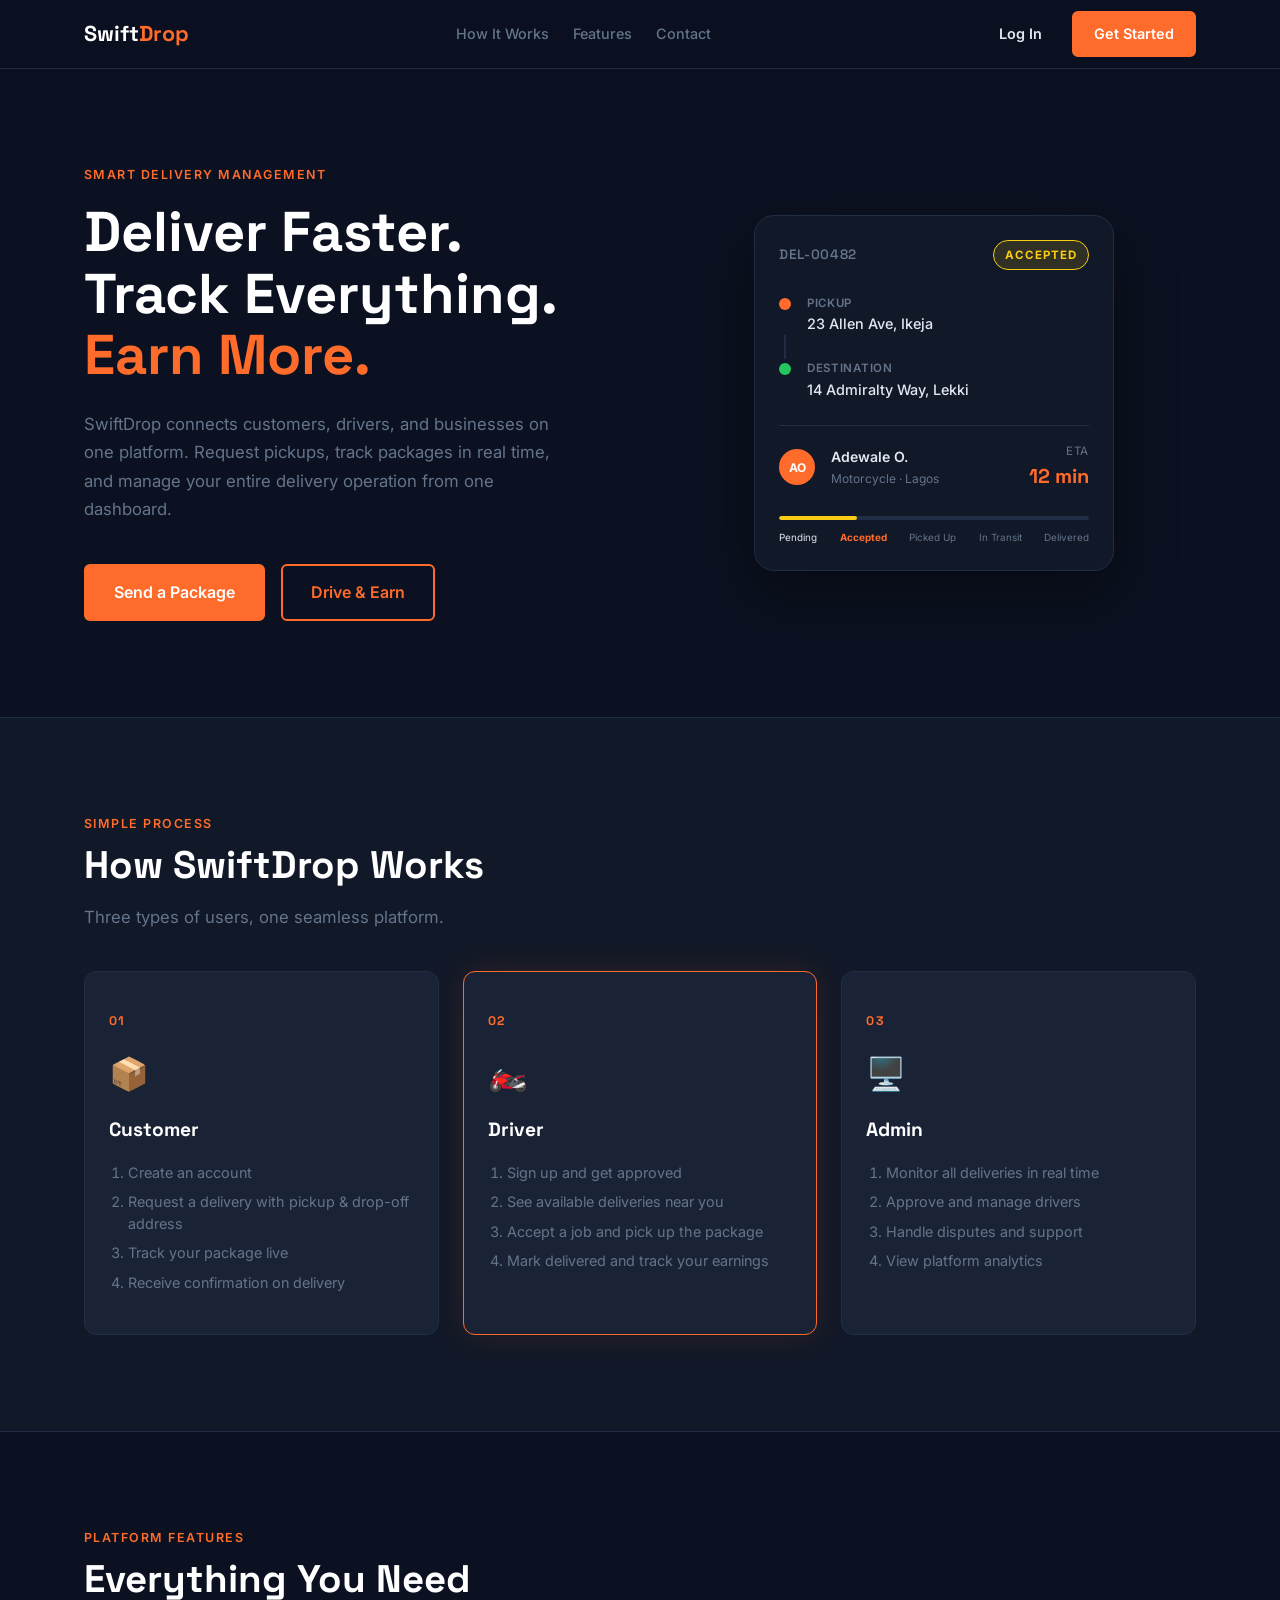
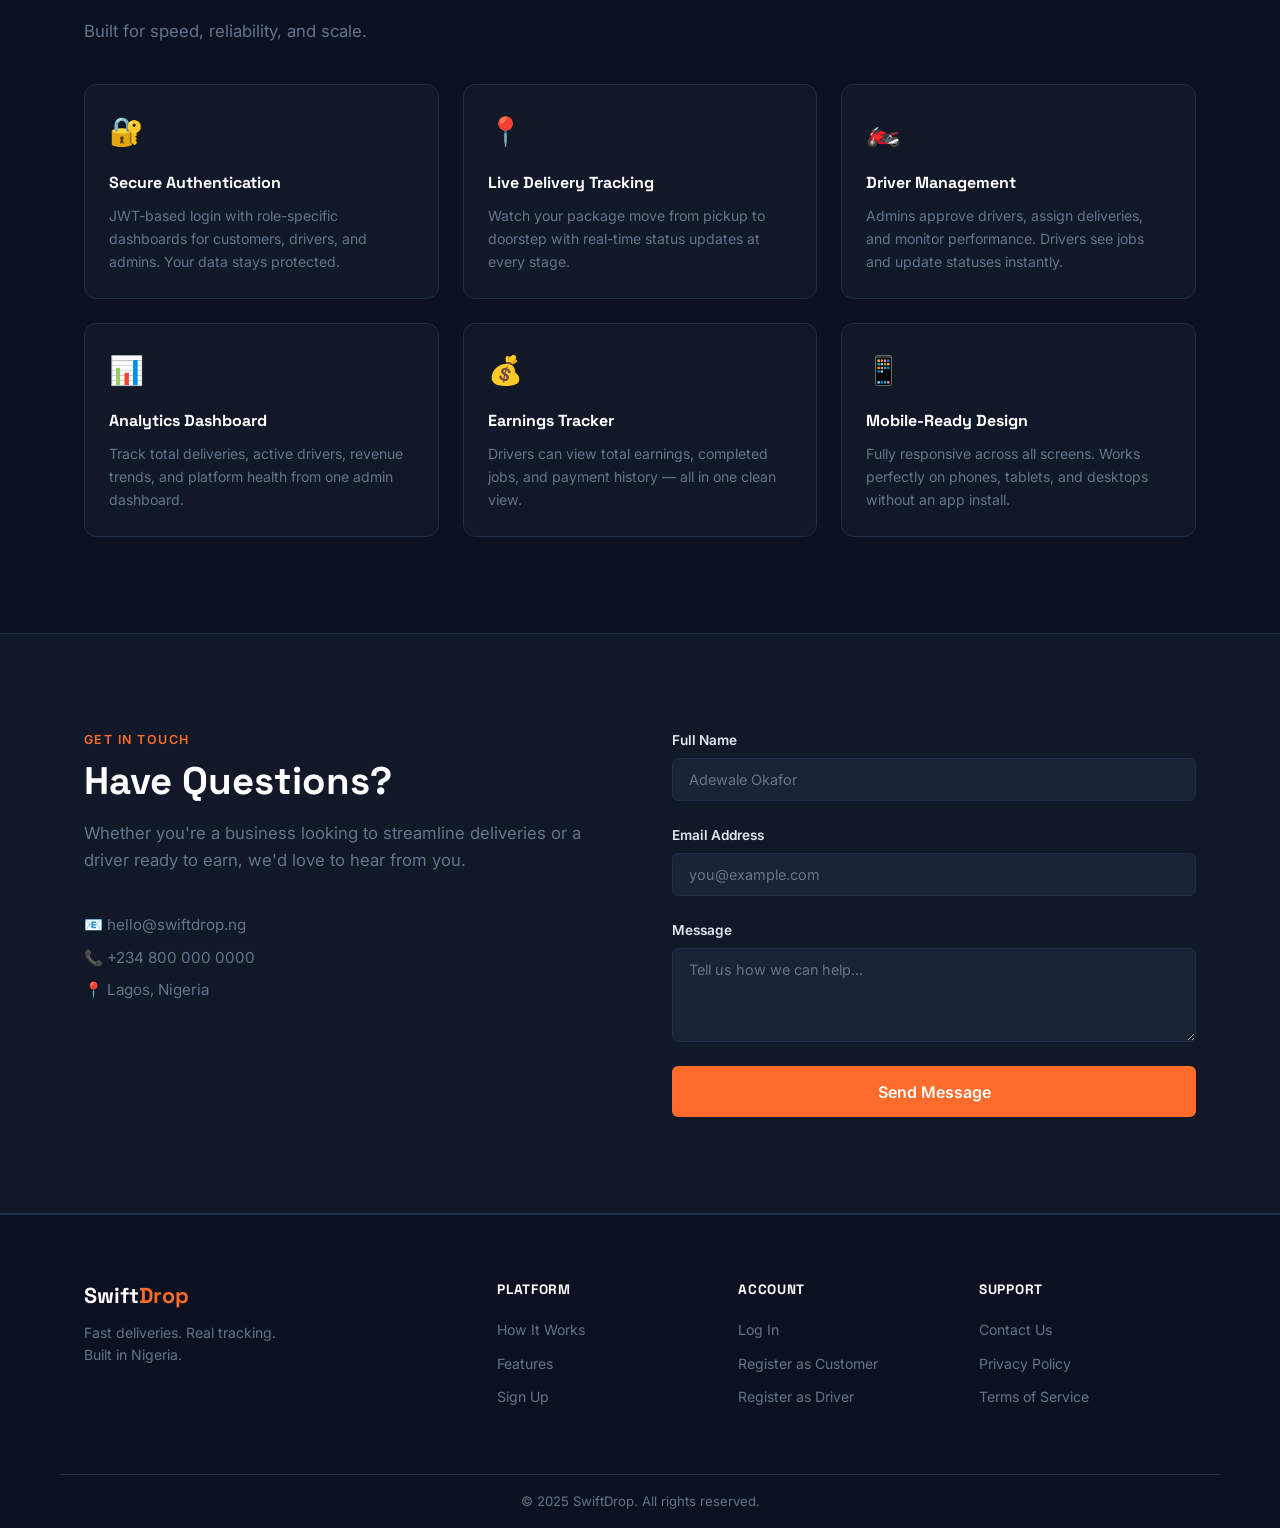
==== index.html @ 2c9c8c3a "Updated landing page" ====
<!DOCTYPE html>
<html lang="en">
  <head>
    <meta charset="UTF-8" />
    <meta name="viewport" content="width=device-width, initial-scale=1.0" />
    <title>SwiftDrop – Smart Delivery Platform</title>
    <link rel="preconnect" href="https://fonts.googleapis.com" />
    <link rel="preconnect" href="https://fonts.gstatic.com" crossorigin />
    <link
      href="https://fonts.googleapis.com/css2?family=Space+Grotesk:wght@400;600;700&family=Inter:wght@400;500;600&display=swap"
      rel="stylesheet"
    />
    <link rel="stylesheet" href="css/style.css" />
  </head>
  <body>

    <!-- ===================== HEADER / NAV ===================== -->
    <header class="site-header">
      <nav class="nav container">
        <a href="index.html" class="nav__logo">
          Swift<span class="accent">Drop</span>
        </a>
        <ul class="nav__links">
          <li><a href="#how-it-works">How It Works</a></li>
          <li><a href="#features">Features</a></li>
          <li><a href="#contact">Contact</a></li>
        </ul>
        <div class="nav__actions">
          <a href="login.html" class="btn btn--ghost">Log In</a>
          <a href="register.html" class="btn btn--primary">Get Started</a>
        </div>
      </nav>
    </header>

    <main>

      <!-- ===================== HERO ===================== -->
      <section id="hero" class="hero">
        <div class="container hero__inner">

          <div class="hero__text">
            <p class="hero__eyebrow">Smart Delivery Management</p>
            <h1 class="hero__headline">
              Deliver Faster.<br />
              Track Everything.<br />
              <span class="accent">Earn More.</span>
            </h1>
            <p class="hero__subtext">
              SwiftDrop connects customers, drivers, and businesses on one
              platform. Request pickups, track packages in real time, and
              manage your entire delivery operation from one dashboard.
            </p>
            <div class="hero__ctas">
              <a href="register.html" class="btn btn--primary btn--lg">
                Send a Package
              </a>
              <a href="register.html?role=driver" class="btn btn--outline btn--lg">
                Drive & Earn
              </a>
            </div>
          </div>

          <!-- Animated delivery status card — signature element -->
          <div class="hero__card" aria-hidden="true">
            <div class="delivery-card">
              <div class="delivery-card__header">
                <span class="delivery-card__id">DEL-00482</span>
                <span class="delivery-card__status" id="js-status">PENDING</span>
              </div>
              <div class="delivery-card__route">
                <div class="route__point">
                  <span class="route__dot route__dot--pickup"></span>
                  <div>
                    <p class="route__label">Pickup</p>
                    <p class="route__address">23 Allen Ave, Ikeja</p>
                  </div>
                </div>
                <div class="route__line"></div>
                <div class="route__point">
                  <span class="route__dot route__dot--drop"></span>
                  <div>
                    <p class="route__label">Destination</p>
                    <p class="route__address">14 Admiralty Way, Lekki</p>
                  </div>
                </div>
              </div>
              <div class="delivery-card__footer">
                <div class="delivery-card__driver">
                  <div class="driver-avatar">AO</div>
                  <div>
                    <p class="driver-name">Adewale O.</p>
                    <p class="driver-vehicle">Motorcycle · Lagos</p>
                  </div>
                </div>
                <div class="delivery-card__eta">
                  <p class="eta-label">ETA</p>
                  <p class="eta-time">12 min</p>
                </div>
              </div>
              <!-- Progress bar -->
              <div class="progress-track">
                <div class="progress-fill" id="js-progress"></div>
              </div>
              <div class="progress-steps">
                <span class="step" data-step="0">Pending</span>
                <span class="step" data-step="1">Accepted</span>
                <span class="step" data-step="2">Picked Up</span>
                <span class="step" data-step="3">In Transit</span>
                <span class="step" data-step="4">Delivered</span>
              </div>
            </div>
          </div>

        </div>
      </section>

      <!-- ===================== HOW IT WORKS ===================== -->
      <section id="how-it-works" class="how-it-works">
        <div class="container">
          <p class="section__eyebrow">Simple Process</p>
          <h2 class="section__title">How SwiftDrop Works</h2>
          <p class="section__subtitle">
            Three types of users, one seamless platform.
          </p>

          <div class="how-grid">

            <div class="how-card">
              <div class="how-card__number">01</div>
              <div class="how-card__icon">📦</div>
              <h3 class="how-card__title">Customer</h3>
              <ol class="how-card__steps">
                <li>Create an account</li>
                <li>Request a delivery with pickup &amp; drop-off address</li>
                <li>Track your package live</li>
                <li>Receive confirmation on delivery</li>
              </ol>
            </div>

            <div class="how-card how-card--featured">
              <div class="how-card__number">02</div>
              <div class="how-card__icon">🏍️</div>
              <h3 class="how-card__title">Driver</h3>
              <ol class="how-card__steps">
                <li>Sign up and get approved</li>
                <li>See available deliveries near you</li>
                <li>Accept a job and pick up the package</li>
                <li>Mark delivered and track your earnings</li>
              </ol>
            </div>

            <div class="how-card">
              <div class="how-card__number">03</div>
              <div class="how-card__icon">🖥️</div>
              <h3 class="how-card__title">Admin</h3>
              <ol class="how-card__steps">
                <li>Monitor all deliveries in real time</li>
                <li>Approve and manage drivers</li>
                <li>Handle disputes and support</li>
                <li>View platform analytics</li>
              </ol>
            </div>

          </div>
        </div>
      </section>

      <!-- ===================== FEATURES ===================== -->
      <section id="features" class="features">
        <div class="container">
          <p class="section__eyebrow">Platform Features</p>
          <h2 class="section__title">Everything You Need</h2>
          <p class="section__subtitle">
            Built for speed, reliability, and scale.
          </p>

          <div class="features-grid">

            <article class="feature-card">
              <div class="feature-card__icon">🔐</div>
              <h3 class="feature-card__title">Secure Authentication</h3>
              <p class="feature-card__desc">
                JWT-based login with role-specific dashboards for customers,
                drivers, and admins. Your data stays protected.
              </p>
            </article>

            <article class="feature-card">
              <div class="feature-card__icon">📍</div>
              <h3 class="feature-card__title">Live Delivery Tracking</h3>
              <p class="feature-card__desc">
                Watch your package move from pickup to doorstep with
                real-time status updates at every stage.
              </p>
            </article>

            <article class="feature-card">
              <div class="feature-card__icon">🏍️</div>
              <h3 class="feature-card__title">Driver Management</h3>
              <p class="feature-card__desc">
                Admins approve drivers, assign deliveries, and monitor
                performance. Drivers see jobs and update statuses instantly.
              </p>
            </article>

            <article class="feature-card">
              <div class="feature-card__icon">📊</div>
              <h3 class="feature-card__title">Analytics Dashboard</h3>
              <p class="feature-card__desc">
                Track total deliveries, active drivers, revenue trends, and
                platform health from one admin dashboard.
              </p>
            </article>

            <article class="feature-card">
              <div class="feature-card__icon">💰</div>
              <h3 class="feature-card__title">Earnings Tracker</h3>
              <p class="feature-card__desc">
                Drivers can view total earnings, completed jobs, and payment
                history — all in one clean view.
              </p>
            </article>

            <article class="feature-card">
              <div class="feature-card__icon">📱</div>
              <h3 class="feature-card__title">Mobile-Ready Design</h3>
              <p class="feature-card__desc">
                Fully responsive across all screens. Works perfectly on
                phones, tablets, and desktops without an app install.
              </p>
            </article>

          </div>
        </div>
      </section>

      <!-- ===================== CONTACT ===================== -->
      <section id="contact" class="contact">
        <div class="container contact__inner">
          <div class="contact__text">
            <p class="section__eyebrow">Get In Touch</p>
            <h2 class="section__title">Have Questions?</h2>
            <p class="section__subtitle">
              Whether you're a business looking to streamline deliveries or a
              driver ready to earn, we'd love to hear from you.
            </p>
            <ul class="contact__details">
              <li>📧 hello@swiftdrop.ng</li>
              <li>📞 +234 800 000 0000</li>
              <li>📍 Lagos, Nigeria</li>
            </ul>
          </div>
          <form class="contact__form" novalidate>
            <div class="form-group">
              <label for="contact-name">Full Name</label>
              <input
                type="text"
                id="contact-name"
                name="name"
                placeholder="Adewale Okafor"
                required
              />
            </div>
            <div class="form-group">
              <label for="contact-email">Email Address</label>
              <input
                type="email"
                id="contact-email"
                name="email"
                placeholder="you@example.com"
                required
              />
            </div>
            <div class="form-group">
              <label for="contact-message">Message</label>
              <textarea
                id="contact-message"
                name="message"
                rows="4"
                placeholder="Tell us how we can help..."
                required
              ></textarea>
            </div>
            <button type="submit" class="btn btn--primary btn--lg btn--full">
              Send Message
            </button>
          </form>
        </div>
      </section>

    </main>

    <!-- ===================== FOOTER ===================== -->
    <footer class="site-footer">
      <div class="container footer__inner">
        <div class="footer__brand">
          <a href="index.html" class="nav__logo">
            Swift<span class="accent">Drop</span>
          </a>
          <p class="footer__tagline">
            Fast deliveries. Real tracking. Built in Nigeria.
          </p>
        </div>
        <nav class="footer__nav" aria-label="Footer navigation">
          <div class="footer__col">
            <h4>Platform</h4>
            <ul>
              <li><a href="#how-it-works">How It Works</a></li>
              <li><a href="#features">Features</a></li>
              <li><a href="register.html">Sign Up</a></li>
            </ul>
          </div>
          <div class="footer__col">
            <h4>Account</h4>
            <ul>
              <li><a href="login.html">Log In</a></li>
              <li><a href="register.html">Register as Customer</a></li>
              <li><a href="register.html?role=driver">Register as Driver</a></li>
            </ul>
          </div>
          <div class="footer__col">
            <h4>Support</h4>
            <ul>
              <li><a href="#contact">Contact Us</a></li>
              <li><a href="#">Privacy Policy</a></li>
              <li><a href="#">Terms of Service</a></li>
            </ul>
          </div>
        </nav>
      </div>
      <div class="footer__bottom container">
        <p>&copy; 2025 SwiftDrop. All rights reserved.</p>
      </div>
    </footer>

    <script src="js/app.js"></script>
  </body>
</html>
---- css/style.css ----
/* ============================================================
   SWIFTDROP — style.css
   Design tokens: dark navy base, electric orange accent
   Fonts: Space Grotesk (display) + Inter (body)
   ============================================================ */

/* ---------- RESET & BASE ---------- */
*, *::before, *::after {
  box-sizing: border-box;
  margin: 0;
  padding: 0;
}

:root {
  /* Colors */
  --color-bg:        #0B1120;
  --color-surface:   #111827;
  --color-surface-2: #1a2336;
  --color-border:    #1f2d45;
  --color-accent:    #FF6B2B;
  --color-accent-dim:#FF6B2B22;
  --color-text:      #e2e8f0;
  --color-muted:     #64748b;
  --color-white:     #ffffff;

  /* Typography */
  --font-display: 'Space Grotesk', sans-serif;
  --font-body:    'Inter', sans-serif;

  /* Spacing scale */
  --space-xs:  0.5rem;
  --space-sm:  1rem;
  --space-md:  1.5rem;
  --space-lg:  2.5rem;
  --space-xl:  4rem;
  --space-2xl: 6rem;

  /* Radii */
  --radius-sm: 6px;
  --radius-md: 12px;
  --radius-lg: 20px;

  /* Transitions */
  --transition: 0.2s ease;
}

html {
  scroll-behavior: smooth;
}

body {
  background-color: var(--color-bg);
  color: var(--color-text);
  font-family: var(--font-body);
  font-size: 1rem;
  line-height: 1.6;
  -webkit-font-smoothing: antialiased;
}

img { display: block; max-width: 100%; }
a { text-decoration: none; color: inherit; }
ul, ol { list-style: none; }

/* ---------- UTILITIES ---------- */
.container {
  max-width: 1160px;
  margin: 0 auto;
  padding: 0 var(--space-md);
}

.accent {
  color: var(--color-accent);
}

/* ---------- BUTTONS ---------- */
.btn {
  display: inline-flex;
  align-items: center;
  justify-content: center;
  gap: 0.5rem;
  font-family: var(--font-body);
  font-size: 0.9rem;
  font-weight: 600;
  padding: 0.6rem 1.25rem;
  border-radius: var(--radius-sm);
  border: 2px solid transparent;
  cursor: pointer;
  transition: background var(--transition), color var(--transition), border-color var(--transition), transform var(--transition);
}

.btn--primary {
  background: var(--color-accent);
  color: var(--color-white);
  border-color: var(--color-accent);
}
.btn--primary:hover {
  background: #e85b1f;
  border-color: #e85b1f;
  transform: translateY(-1px);
}

.btn--ghost {
  background: transparent;
  color: var(--color-text);
  border-color: transparent;
}
.btn--ghost:hover {
  color: var(--color-accent);
}

.btn--outline {
  background: transparent;
  color: var(--color-accent);
  border-color: var(--color-accent);
}
.btn--outline:hover {
  background: var(--color-accent-dim);
  transform: translateY(-1px);
}

.btn--lg {
  font-size: 1rem;
  padding: 0.85rem 1.75rem;
}

.btn--full {
  width: 100%;
}

/* ---------- SECTION SHARED ---------- */
.section__eyebrow {
  font-size: 0.78rem;
  font-weight: 600;
  letter-spacing: 0.12em;
  text-transform: uppercase;
  color: var(--color-accent);
  margin-bottom: var(--space-xs);
}

.section__title {
  font-family: var(--font-display);
  font-size: clamp(1.75rem, 3vw, 2.5rem);
  font-weight: 700;
  color: var(--color-white);
  line-height: 1.2;
  margin-bottom: var(--space-sm);
}

.section__subtitle {
  color: var(--color-muted);
  font-size: 1.05rem;
  max-width: 560px;
  margin-bottom: var(--space-lg);
}

/* ============================================================
   HEADER
   ============================================================ */
.site-header {
  position: sticky;
  top: 0;
  z-index: 100;
  background: rgba(11, 17, 32, 0.9);
  backdrop-filter: blur(12px);
  border-bottom: 1px solid var(--color-border);
}

.nav {
  display: flex;
  align-items: center;
  justify-content: space-between;
  height: 68px;
  gap: var(--space-md);
}

.nav__logo {
  font-family: var(--font-display);
  font-size: 1.35rem;
  font-weight: 700;
  color: var(--color-white);
  flex-shrink: 0;
}

.nav__links {
  display: flex;
  gap: var(--space-md);
}

.nav__links a {
  font-size: 0.9rem;
  font-weight: 500;
  color: var(--color-muted);
  transition: color var(--transition);
}
.nav__links a:hover {
  color: var(--color-text);
}

.nav__actions {
  display: flex;
  align-items: center;
  gap: var(--space-xs);
  flex-shrink: 0;
}

/* ============================================================
   HERO
   ============================================================ */
.hero {
  padding: var(--space-2xl) 0;
  overflow: hidden;
}

.hero__inner {
  display: grid;
  grid-template-columns: 1fr 1fr;
  gap: var(--space-xl);
  align-items: center;
}

.hero__eyebrow {
  font-size: 0.78rem;
  font-weight: 600;
  letter-spacing: 0.12em;
  text-transform: uppercase;
  color: var(--color-accent);
  margin-bottom: var(--space-sm);
}

.hero__headline {
  font-family: var(--font-display);
  font-size: clamp(2.25rem, 4.5vw, 3.5rem);
  font-weight: 700;
  line-height: 1.1;
  color: var(--color-white);
  margin-bottom: var(--space-md);
}

.hero__subtext {
  font-size: 1.05rem;
  color: var(--color-muted);
  max-width: 480px;
  margin-bottom: var(--space-lg);
  line-height: 1.7;
}

.hero__ctas {
  display: flex;
  gap: var(--space-sm);
  flex-wrap: wrap;
}

/* ---------- Delivery Card ---------- */
.hero__card {
  display: flex;
  justify-content: center;
}

.delivery-card {
  background: var(--color-surface);
  border: 1px solid var(--color-border);
  border-radius: var(--radius-lg);
  padding: var(--space-md);
  width: 100%;
  max-width: 360px;
  box-shadow: 0 24px 60px rgba(0,0,0,0.4);
}

.delivery-card__header {
  display: flex;
  align-items: center;
  justify-content: space-between;
  margin-bottom: var(--space-md);
}

.delivery-card__id {
  font-family: var(--font-display);
  font-size: 0.85rem;
  font-weight: 600;
  color: var(--color-muted);
  letter-spacing: 0.05em;
}

.delivery-card__status {
  font-size: 0.72rem;
  font-weight: 700;
  letter-spacing: 0.08em;
  padding: 0.3rem 0.7rem;
  border-radius: 999px;
  border: 1px solid;
  transition: color 0.4s, background 0.4s, border-color 0.4s;
}

.delivery-card__route {
  display: flex;
  flex-direction: column;
  gap: 0;
  margin-bottom: var(--space-md);
}

.route__point {
  display: flex;
  align-items: flex-start;
  gap: var(--space-sm);
}

.route__dot {
  width: 12px;
  height: 12px;
  border-radius: 50%;
  flex-shrink: 0;
  margin-top: 4px;
}
.route__dot--pickup { background: var(--color-accent); }
.route__dot--drop   { background: #22c55e; }

.route__line {
  width: 2px;
  height: 24px;
  background: var(--color-border);
  margin-left: 5px;
}

.route__label {
  font-size: 0.72rem;
  color: var(--color-muted);
  text-transform: uppercase;
  letter-spacing: 0.06em;
  font-weight: 600;
}

.route__address {
  font-size: 0.9rem;
  color: var(--color-text);
  font-weight: 500;
}

.delivery-card__footer {
  display: flex;
  align-items: center;
  justify-content: space-between;
  margin-bottom: var(--space-md);
  padding-top: var(--space-sm);
  border-top: 1px solid var(--color-border);
}

.delivery-card__driver {
  display: flex;
  align-items: center;
  gap: var(--space-sm);
}

.driver-avatar {
  width: 36px;
  height: 36px;
  border-radius: 50%;
  background: var(--color-accent);
  color: var(--color-white);
  font-size: 0.75rem;
  font-weight: 700;
  display: flex;
  align-items: center;
  justify-content: center;
  flex-shrink: 0;
}

.driver-name {
  font-size: 0.88rem;
  font-weight: 600;
  color: var(--color-text);
}
.driver-vehicle {
  font-size: 0.75rem;
  color: var(--color-muted);
}

.delivery-card__eta { text-align: right; }
.eta-label {
  font-size: 0.72rem;
  color: var(--color-muted);
  text-transform: uppercase;
  letter-spacing: 0.06em;
}
.eta-time {
  font-family: var(--font-display);
  font-size: 1.25rem;
  font-weight: 700;
  color: var(--color-accent);
}

/* Progress bar */
.progress-track {
  height: 4px;
  background: var(--color-border);
  border-radius: 999px;
  overflow: hidden;
  margin-bottom: 0.6rem;
}

.progress-fill {
  height: 100%;
  width: 5%;
  border-radius: 999px;
  transition: width 0.6s ease, background 0.4s;
}

.progress-steps {
  display: flex;
  justify-content: space-between;
}

.step {
  font-size: 0.62rem;
  color: var(--color-muted);
  transition: color 0.3s;
}
.step--active { color: var(--color-accent); font-weight: 700; }
.step--done   { color: var(--color-text); }

/* ============================================================
   HOW IT WORKS
   ============================================================ */
.how-it-works {
  padding: var(--space-2xl) 0;
  background: var(--color-surface);
  border-top: 1px solid var(--color-border);
  border-bottom: 1px solid var(--color-border);
}

.how-grid {
  display: grid;
  grid-template-columns: repeat(3, 1fr);
  gap: var(--space-md);
}

.how-card {
  background: var(--color-surface-2);
  border: 1px solid var(--color-border);
  border-radius: var(--radius-md);
  padding: var(--space-lg) var(--space-md);
  position: relative;
}

.how-card--featured {
  border-color: var(--color-accent);
  box-shadow: 0 0 32px rgba(255, 107, 43, 0.12);
}

.how-card__number {
  font-family: var(--font-display);
  font-size: 0.78rem;
  font-weight: 700;
  letter-spacing: 0.1em;
  color: var(--color-accent);
  margin-bottom: var(--space-sm);
}

.how-card__icon {
  font-size: 2rem;
  margin-bottom: var(--space-sm);
}

.how-card__title {
  font-family: var(--font-display);
  font-size: 1.2rem;
  font-weight: 700;
  color: var(--color-white);
  margin-bottom: var(--space-sm);
}

.how-card__steps {
  list-style: decimal;
  padding-left: 1.2rem;
  display: flex;
  flex-direction: column;
  gap: 0.5rem;
}

.how-card__steps li {
  font-size: 0.9rem;
  color: var(--color-muted);
  line-height: 1.5;
}

/* ============================================================
   FEATURES
   ============================================================ */
.features {
  padding: var(--space-2xl) 0;
}

.features-grid {
  display: grid;
  grid-template-columns: repeat(3, 1fr);
  gap: var(--space-md);
}

.feature-card {
  background: var(--color-surface);
  border: 1px solid var(--color-border);
  border-radius: var(--radius-md);
  padding: var(--space-md);
  transition: border-color var(--transition), transform var(--transition);
}

.feature-card:hover {
  border-color: var(--color-accent);
  transform: translateY(-3px);
}

.feature-card__icon {
  font-size: 1.75rem;
  margin-bottom: var(--space-sm);
}

.feature-card__title {
  font-family: var(--font-display);
  font-size: 1rem;
  font-weight: 700;
  color: var(--color-white);
  margin-bottom: 0.5rem;
}

.feature-card__desc {
  font-size: 0.88rem;
  color: var(--color-muted);
  line-height: 1.65;
}

/* ============================================================
   CONTACT
   ============================================================ */
.contact {
  padding: var(--space-2xl) 0;
  background: var(--color-surface);
  border-top: 1px solid var(--color-border);
  border-bottom: 1px solid var(--color-border);
}

.contact__inner {
  display: grid;
  grid-template-columns: 1fr 1fr;
  gap: var(--space-xl);
  align-items: start;
}

.contact__details {
  display: flex;
  flex-direction: column;
  gap: var(--space-xs);
  margin-top: var(--space-md);
}

.contact__details li {
  font-size: 0.95rem;
  color: var(--color-muted);
}

/* ---------- Form ---------- */
.contact__form {
  display: flex;
  flex-direction: column;
  gap: var(--space-md);
}

.form-group {
  display: flex;
  flex-direction: column;
  gap: 0.4rem;
}

.form-group label {
  font-size: 0.85rem;
  font-weight: 600;
  color: var(--color-text);
}

.form-group input,
.form-group textarea {
  background: var(--color-surface-2);
  border: 1px solid var(--color-border);
  border-radius: var(--radius-sm);
  color: var(--color-text);
  font-family: var(--font-body);
  font-size: 0.9rem;
  padding: 0.75rem 1rem;
  outline: none;
  transition: border-color var(--transition);
  resize: vertical;
}

.form-group input::placeholder,
.form-group textarea::placeholder {
  color: var(--color-muted);
}

.form-group input:focus,
.form-group textarea:focus {
  border-color: var(--color-accent);
}

/* ============================================================
   FOOTER
   ============================================================ */
.site-footer {
  padding: var(--space-xl) 0 0;
  border-top: 1px solid var(--color-border);
}

.footer__inner {
  display: grid;
  grid-template-columns: 1fr 2fr;
  gap: var(--space-xl);
  padding-bottom: var(--space-xl);
}

.footer__tagline {
  font-size: 0.88rem;
  color: var(--color-muted);
  margin-top: var(--space-xs);
  max-width: 220px;
}

.footer__nav {
  display: grid;
  grid-template-columns: repeat(3, 1fr);
  gap: var(--space-md);
}

.footer__col h4 {
  font-family: var(--font-display);
  font-size: 0.85rem;
  font-weight: 700;
  color: var(--color-white);
  margin-bottom: var(--space-sm);
  text-transform: uppercase;
  letter-spacing: 0.05em;
}

.footer__col ul {
  display: flex;
  flex-direction: column;
  gap: 0.5rem;
}

.footer__col a {
  font-size: 0.88rem;
  color: var(--color-muted);
  transition: color var(--transition);
}
.footer__col a:hover { color: var(--color-text); }

.footer__bottom {
  border-top: 1px solid var(--color-border);
  padding: var(--space-sm) 0;
  text-align: center;
}

.footer__bottom p {
  font-size: 0.82rem;
  color: var(--color-muted);
}

/* ============================================================
   RESPONSIVE — TABLET
   ============================================================ */
@media (max-width: 900px) {
  .hero__inner {
    grid-template-columns: 1fr;
    text-align: center;
  }
  .hero__subtext { max-width: 100%; }
  .hero__ctas { justify-content: center; }
  .hero__card { display: none; }

  .how-grid,
  .features-grid {
    grid-template-columns: 1fr 1fr;
  }

  .contact__inner {
    grid-template-columns: 1fr;
  }

  .footer__inner {
    grid-template-columns: 1fr;
    gap: var(--space-lg);
  }
}

/* ============================================================
   RESPONSIVE — MOBILE
   ============================================================ */
@media (max-width: 600px) {
  .nav__links { display: none; }

  .how-grid,
  .features-grid {
    grid-template-columns: 1fr;
  }

  .footer__nav {
    grid-template-columns: 1fr 1fr;
  }

  .hero__headline { font-size: 2rem; }
}

/* ============================================================
   REDUCED MOTION
   ============================================================ */
@media (prefers-reduced-motion: reduce) {
  *, *::before, *::after {
    transition-duration: 0.01ms !important;
    animation-duration: 0.01ms !important;
  }
}
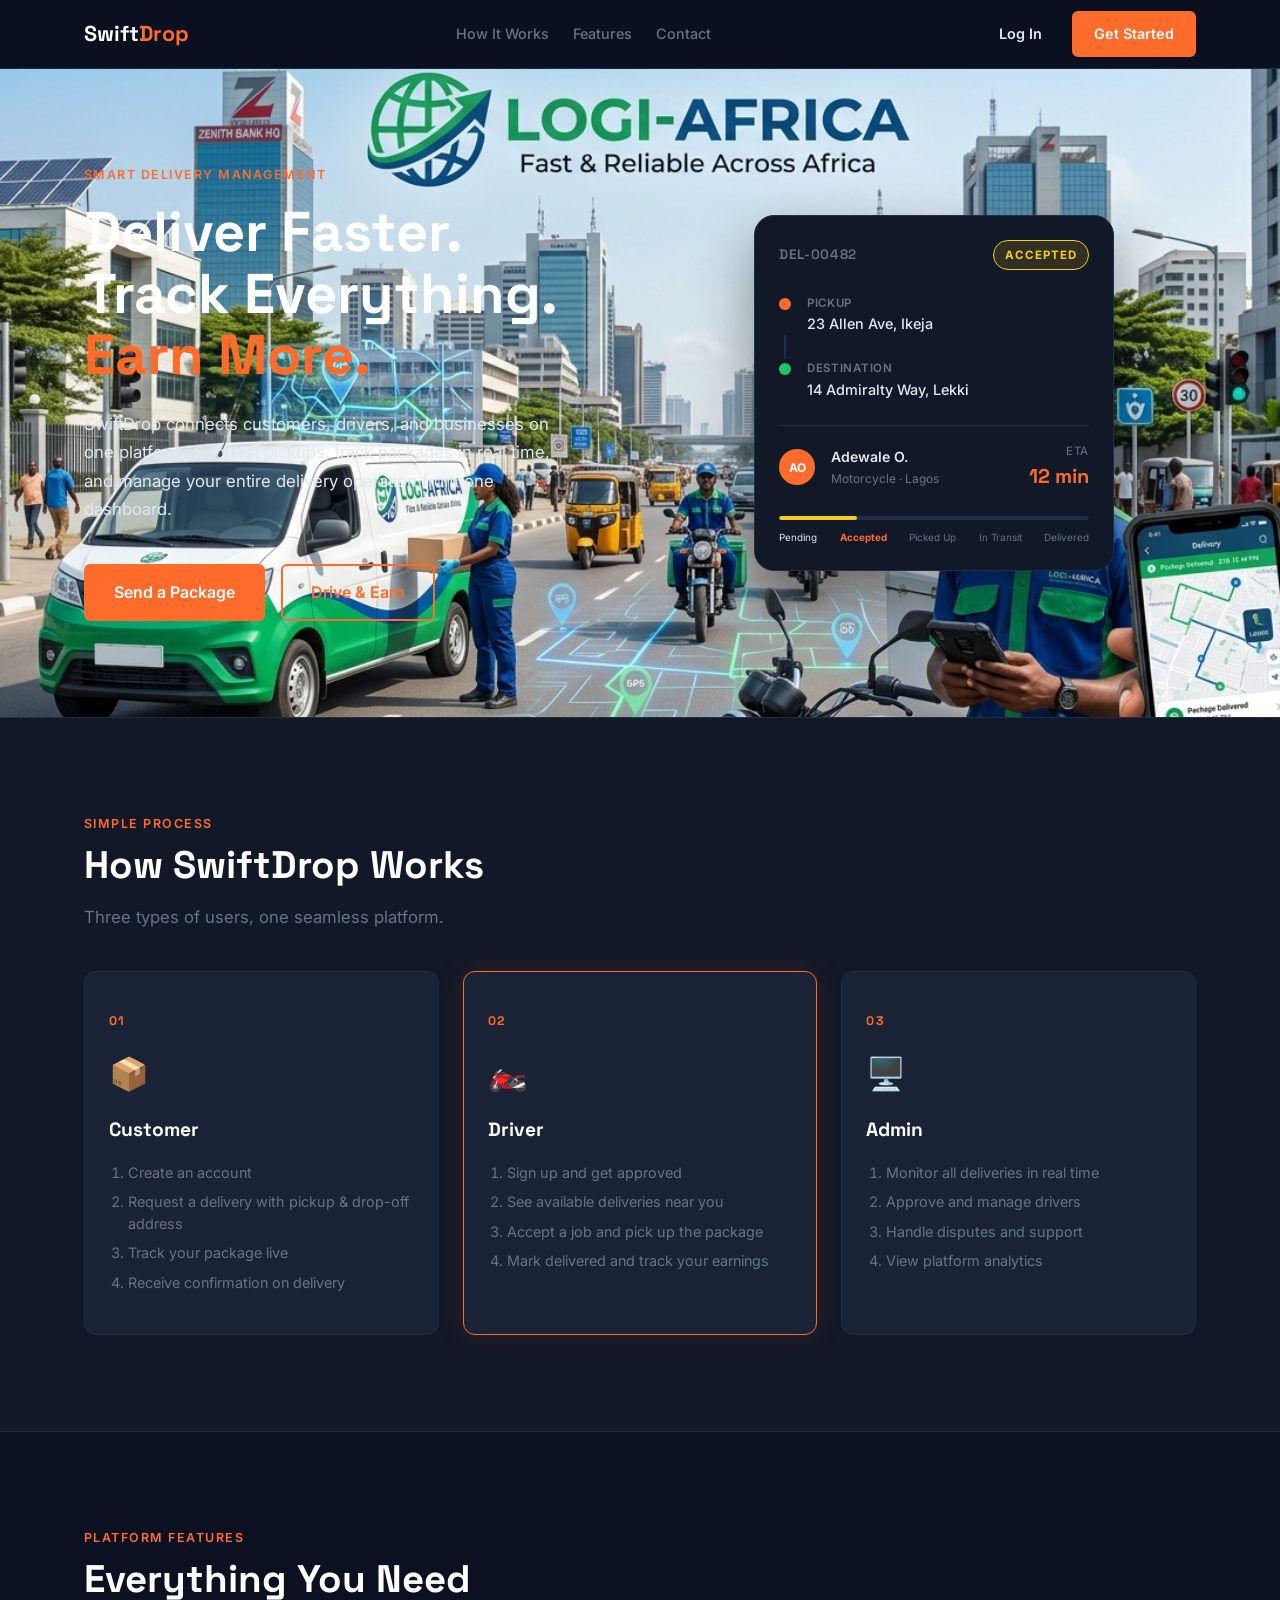
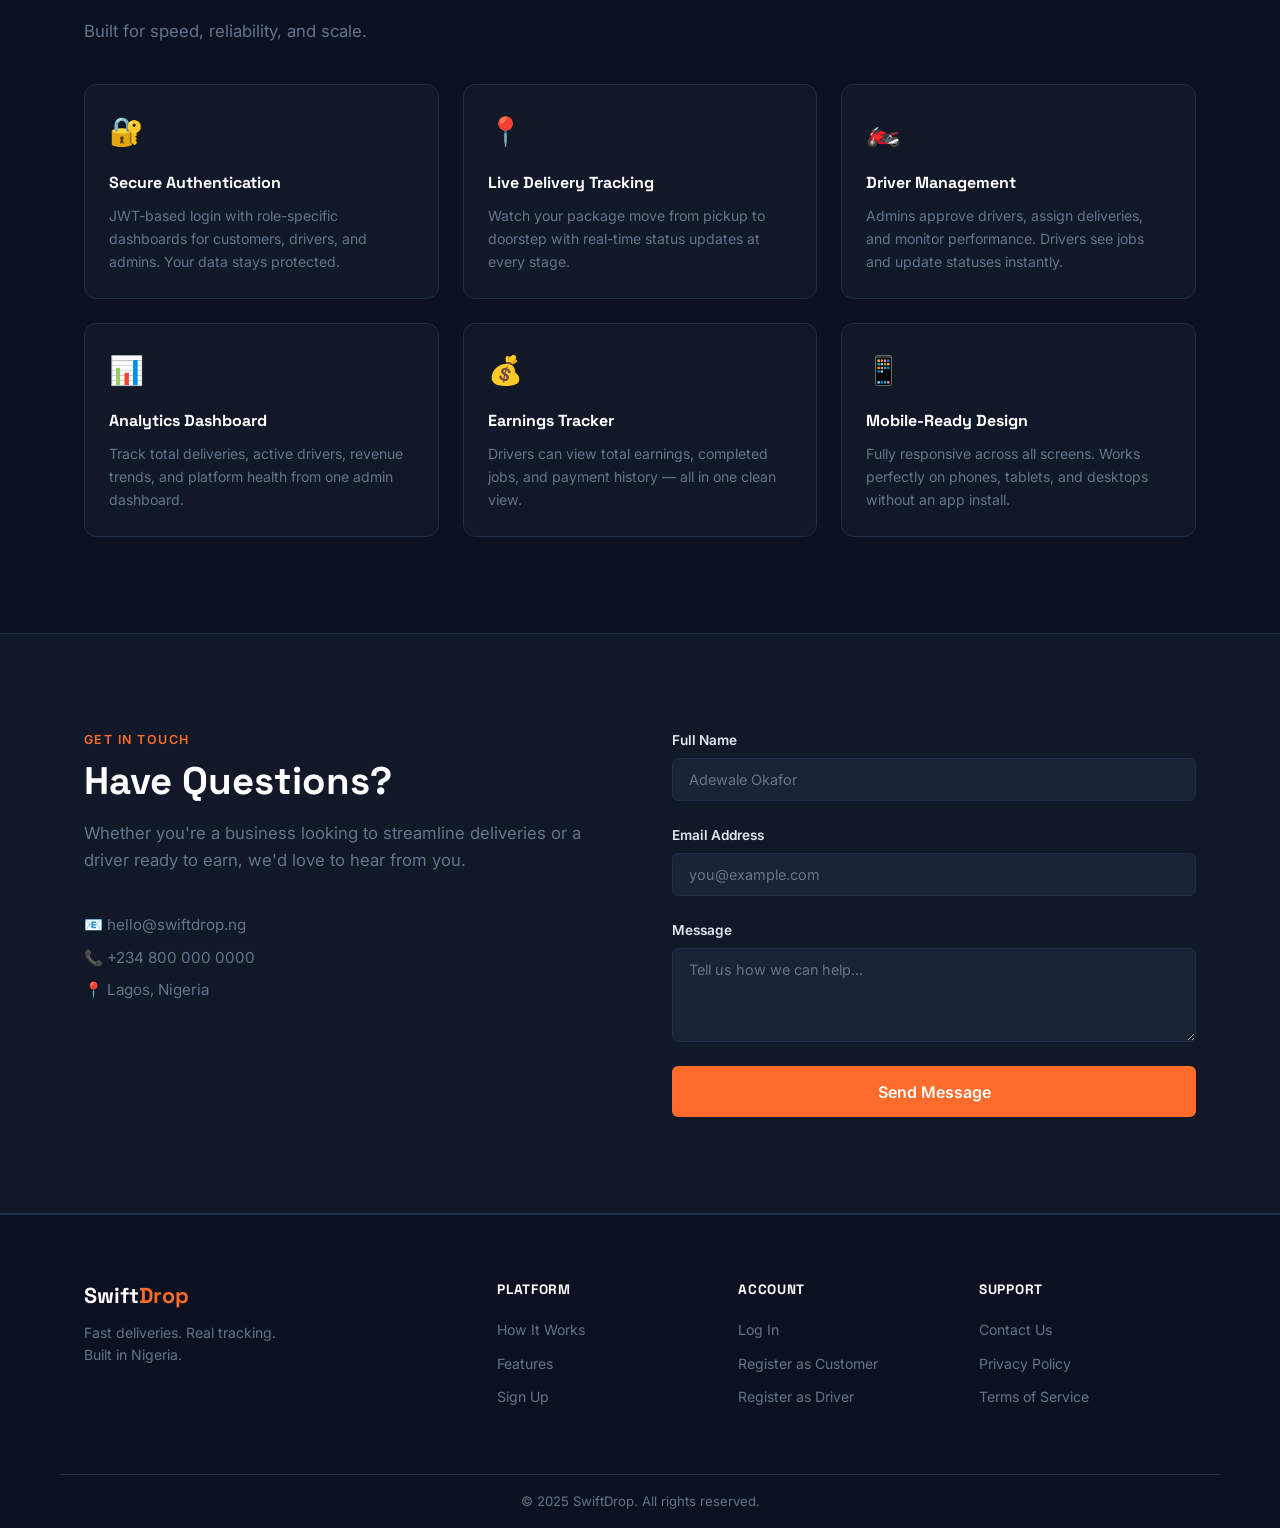
==== commit 30215dc4: "update" ====
--- a/index.html
+++ b/index.html
@@ -32,7 +32,7 @@
       </nav>
     </header>
 
-    <main>
+    <main style="background-image: url('asset/images/main.png'); background-size: cover; background-position: center; background-attachment: fixed;">
 
       <!-- ===================== HERO ===================== -->
       <section id="hero" class="hero">
--- a/css/style.css
+++ b/css/style.css
@@ -1,10 +1,4 @@
-/* ============================================================
-   SWIFTDROP — style.css
-   Design tokens: dark navy base, electric orange accent
-   Fonts: Space Grotesk (display) + Inter (body)
-   ============================================================ */
-
-/* ---------- RESET & BASE ---------- */
+
 *, *::before, *::after {
   box-sizing: border-box;
   margin: 0;
@@ -238,7 +232,7 @@
 
 .hero__subtext {
   font-size: 1.05rem;
-  color: var(--color-muted);
+  color: var(red);
   max-width: 480px;
   margin-bottom: var(--space-lg);
   line-height: 1.7;
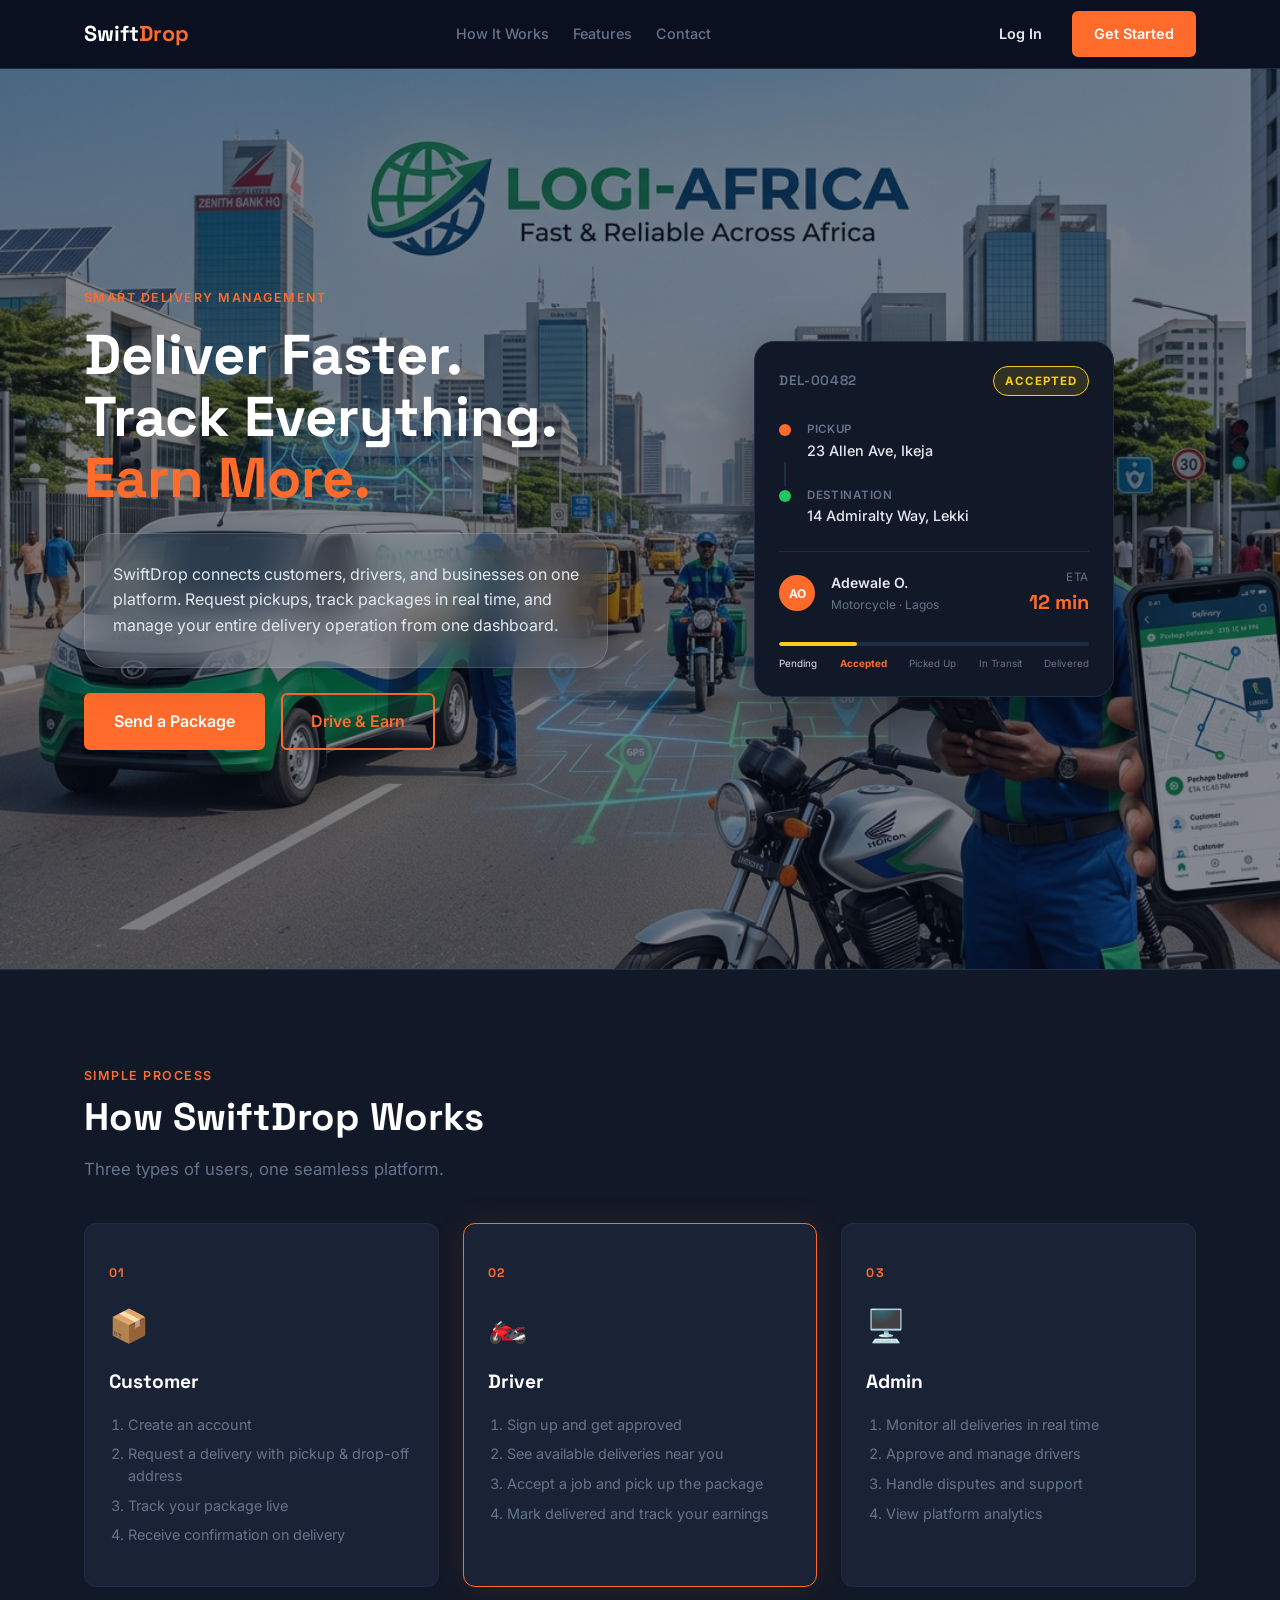
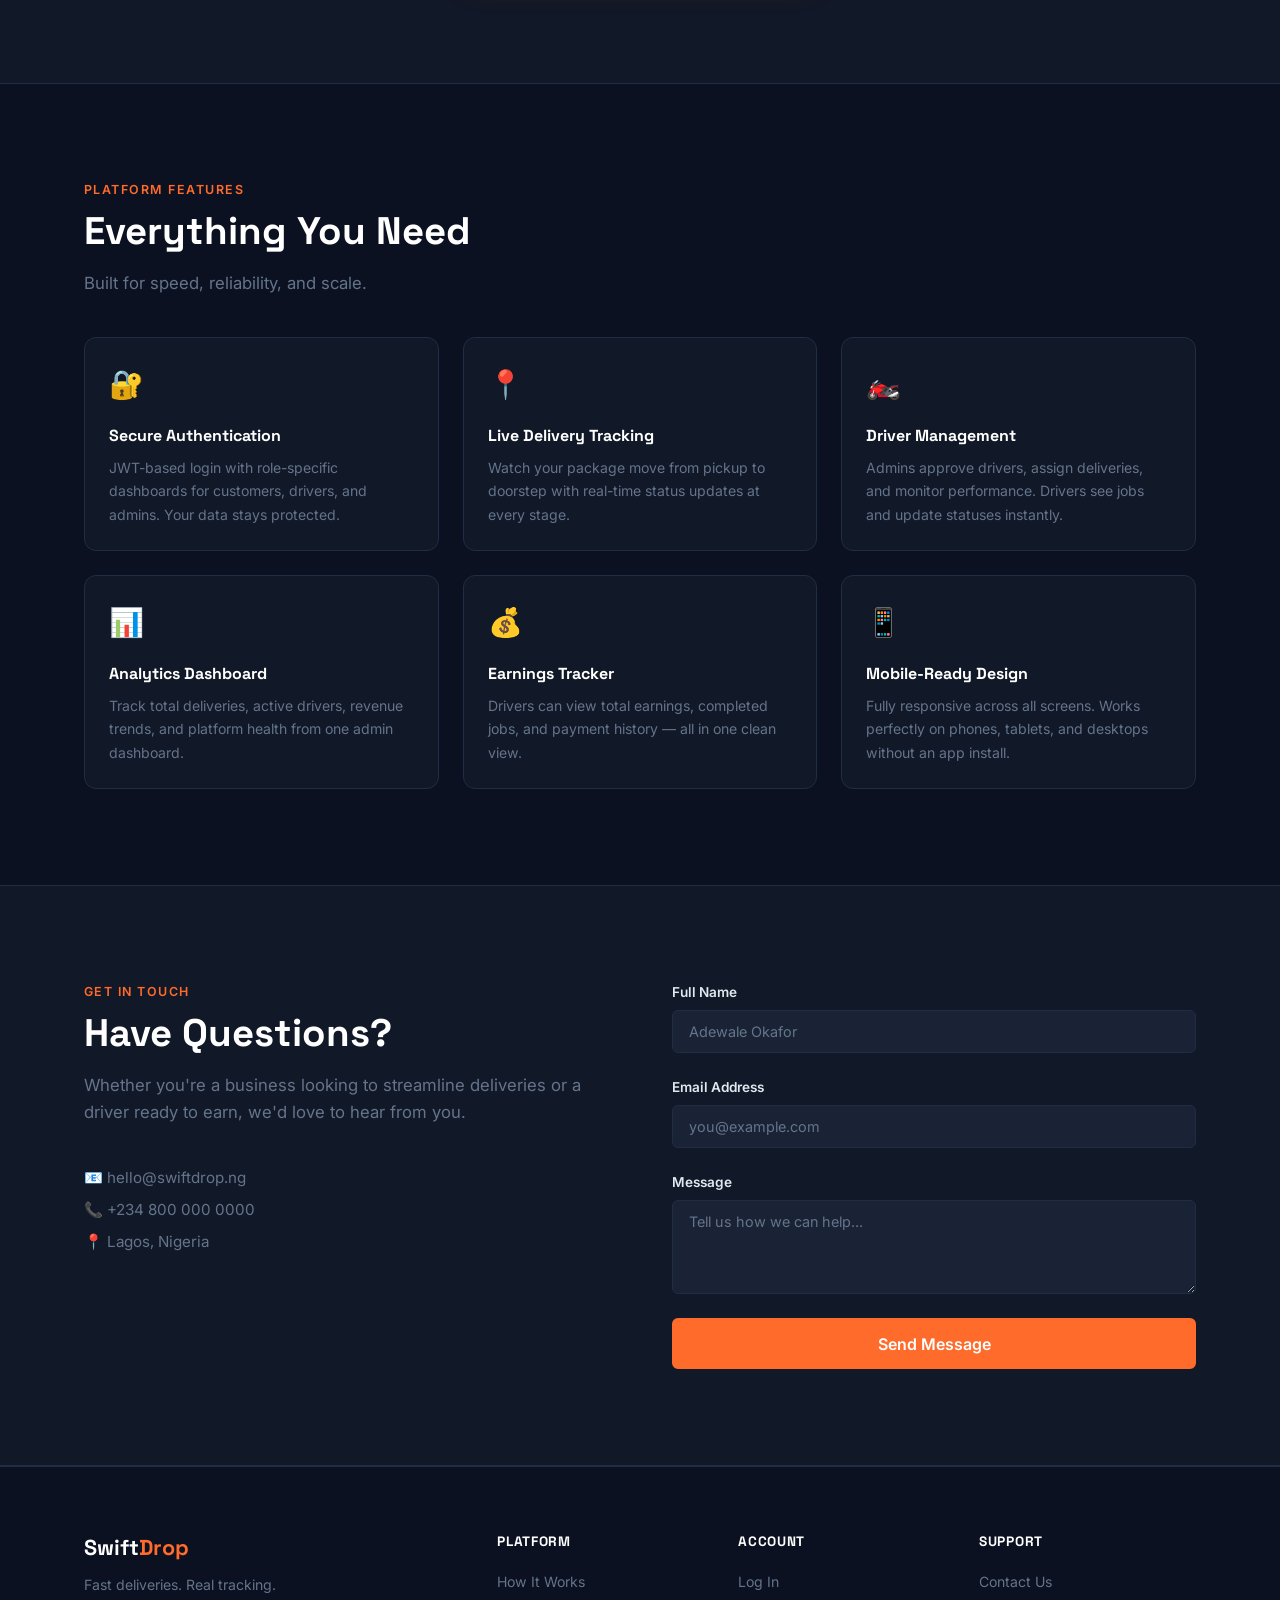
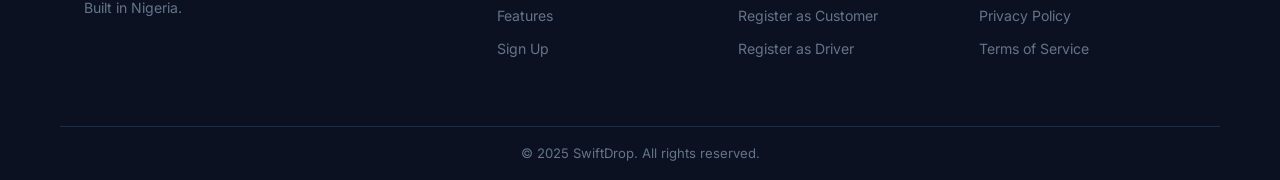
==== commit 59f524f8: "update" ====
--- a/index.html
+++ b/index.html
@@ -32,10 +32,14 @@
       </nav>
     </header>
 
-    <main style="background-image: url('asset/images/main.png'); background-size: cover; background-position: center; background-attachment: fixed;">
+    <main>
 
       <!-- ===================== HERO ===================== -->
-      <section id="hero" class="hero">
+      <section id="hero" class="hero" style="position:relative; min-height:100vh; display:flex; align-items:center;">
+        <video class="bg-video" autoplay muted loop playsinline style="position:absolute; inset:0; width:100%; height:100%; object-fit:cover; z-index:-1;" poster="asset/images/main.png">
+          <source src="asset/images/main.mp4" type="video/mp4">
+        </video>
+        <div style="position:absolute; inset:0; background:rgba(11, 17, 32, 0.5); z-index:-1;"></div>
         <div class="container hero__inner">
 
           <div class="hero__text">
@@ -50,6 +54,7 @@
               platform. Request pickups, track packages in real time, and
               manage your entire delivery operation from one dashboard.
             </p>
+            <br>
             <div class="hero__ctas">
               <a href="register.html" class="btn btn--primary btn--lg">
                 Send a Package
--- a/css/style.css
+++ b/css/style.css
@@ -231,12 +231,23 @@
 }
 
 .hero__subtext {
-  font-size: 1.05rem;
-  color: var(red);
-  max-width: 480px;
-  margin-bottom: var(--space-lg);
-  line-height: 1.7;
-}
+  background: rgba(255, 255, 255, 0.08);
+  backdrop-filter: blur(20px);
+  -webkit-backdrop-filter: blur(20px);
+  border: 1px solid rgba(255, 255, 255, 0.15);
+  border-radius: 24px;
+  padding: 28px;
+  max-width: 600px;
+  box-shadow:0 10px 40px rgba(0, 0, 0, 0.25);
+  transition: all 0.3s ease;
+}
+
+.hero__subtext:hover {
+  transform: translateY(-5px);
+  background: rgba(255, 255, 255, 0.12);
+  box-shadow:0 15px 50px rgba(0, 0, 0, 0.35);
+}
+HTML
 
 .hero__ctas {
   display: flex;
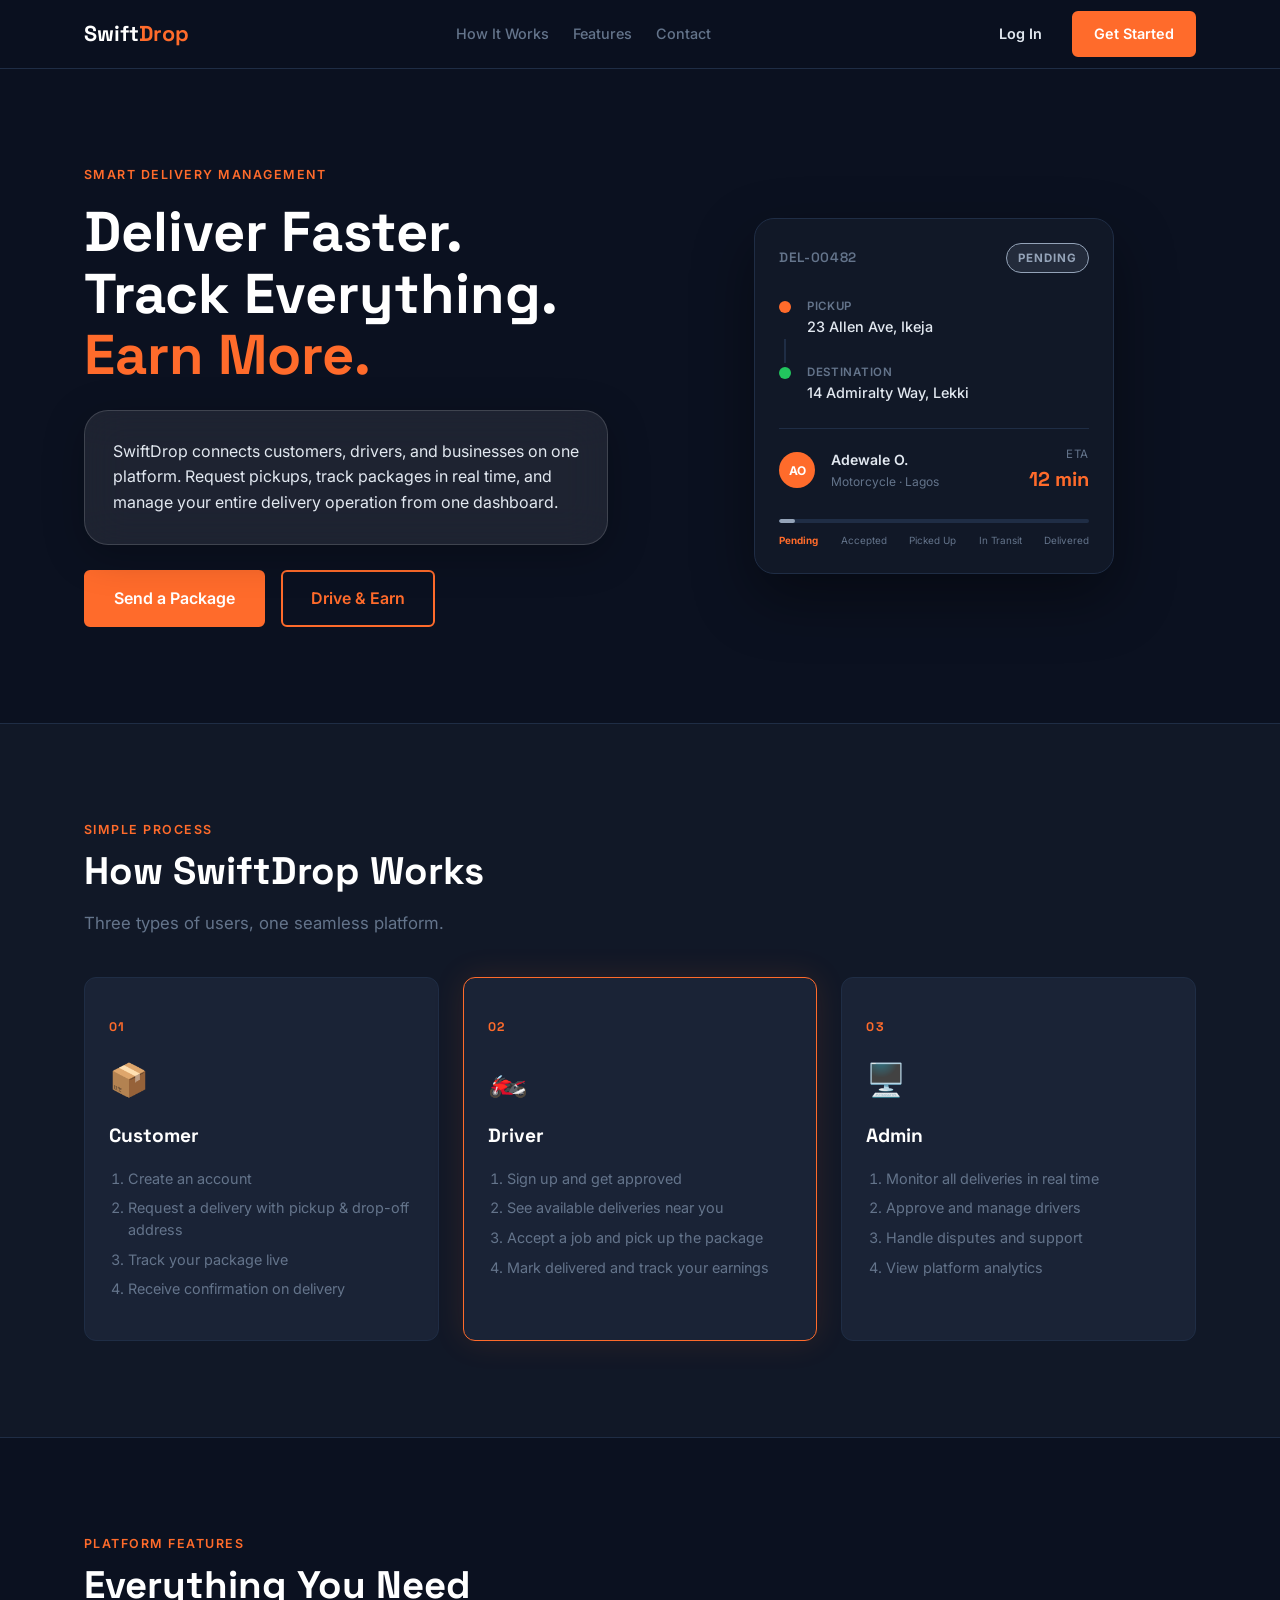
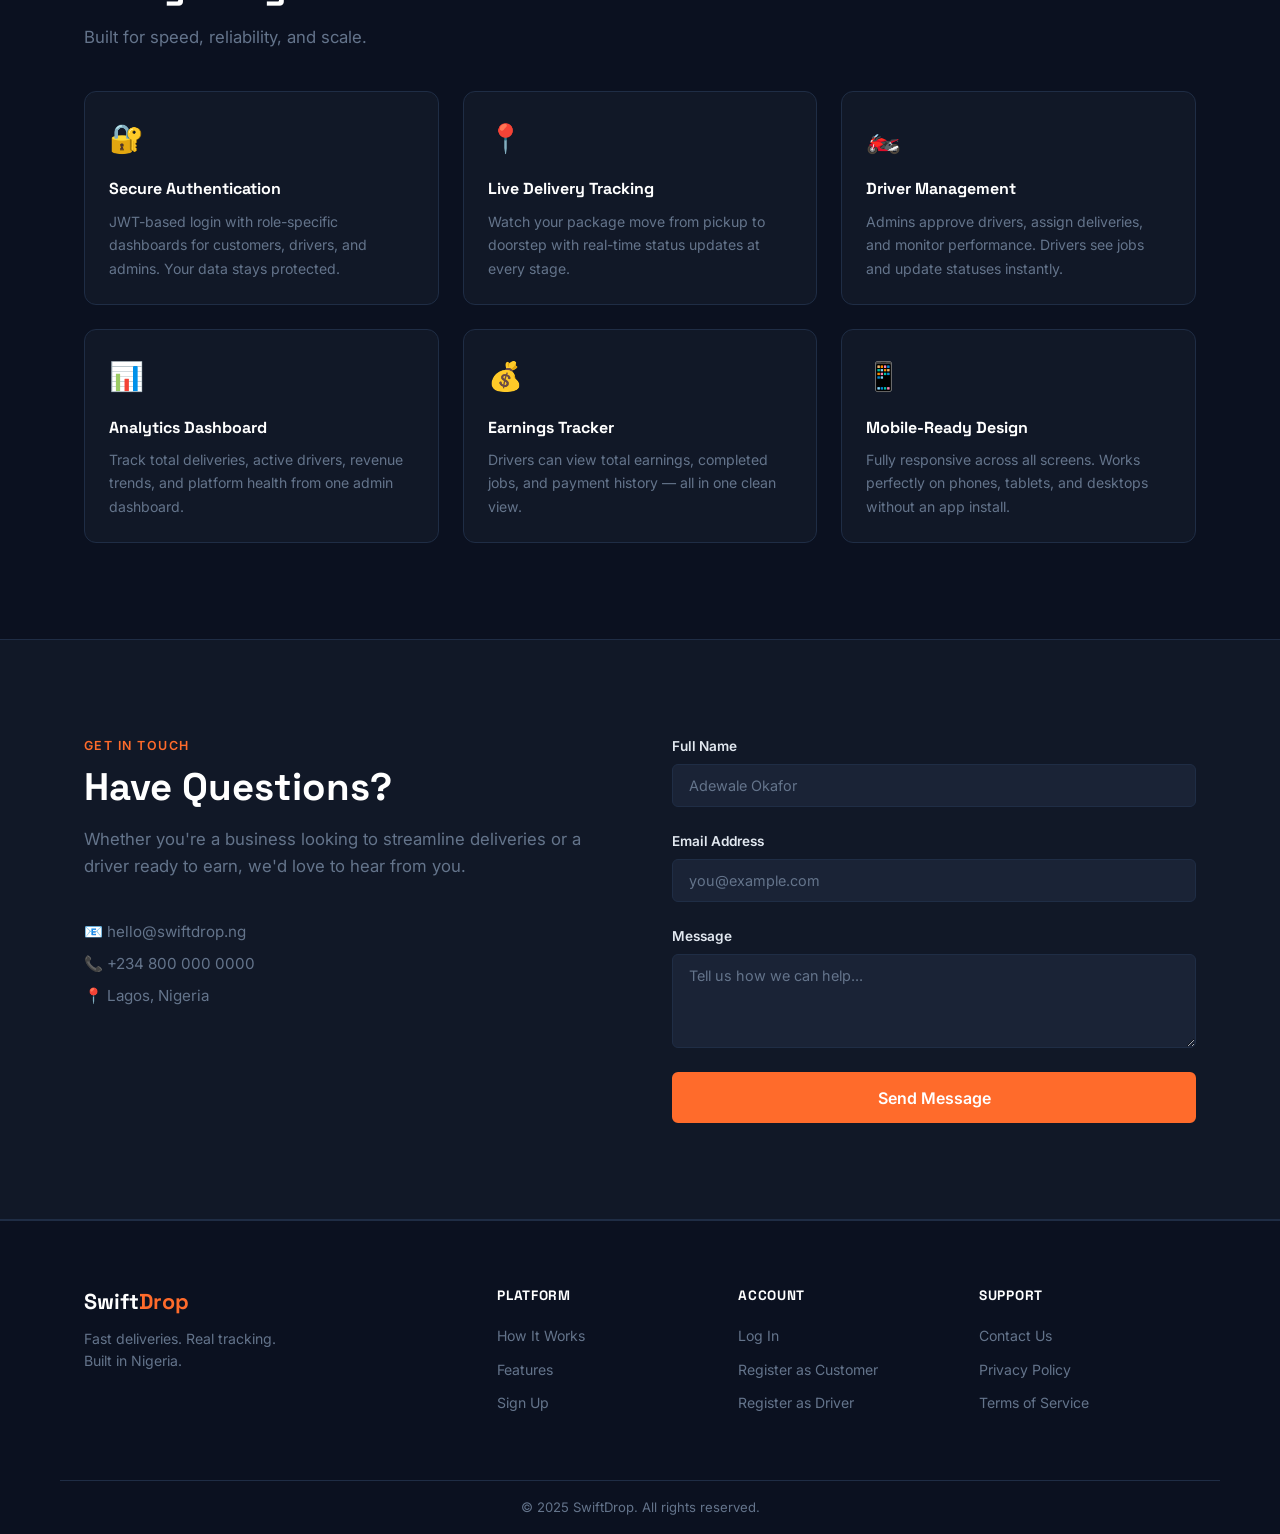
==== commit 5760ff6b: "update" ====
--- a/index.html
+++ b/index.html
@@ -32,14 +32,10 @@
       </nav>
     </header>
 
-    <main>
+    <main style="background-image: url('asset/images/main.mp4'); background-size: cover; background-position: center; background-attachment: fixed;">
 
       <!-- ===================== HERO ===================== -->
-      <section id="hero" class="hero" style="position:relative; min-height:100vh; display:flex; align-items:center;">
-        <video class="bg-video" autoplay muted loop playsinline style="position:absolute; inset:0; width:100%; height:100%; object-fit:cover; z-index:-1;" poster="asset/images/main.png">
-          <source src="asset/images/main.mp4" type="video/mp4">
-        </video>
-        <div style="position:absolute; inset:0; background:rgba(11, 17, 32, 0.5); z-index:-1;"></div>
+      <section id="hero" class="hero">
         <div class="container hero__inner">
 
           <div class="hero__text">
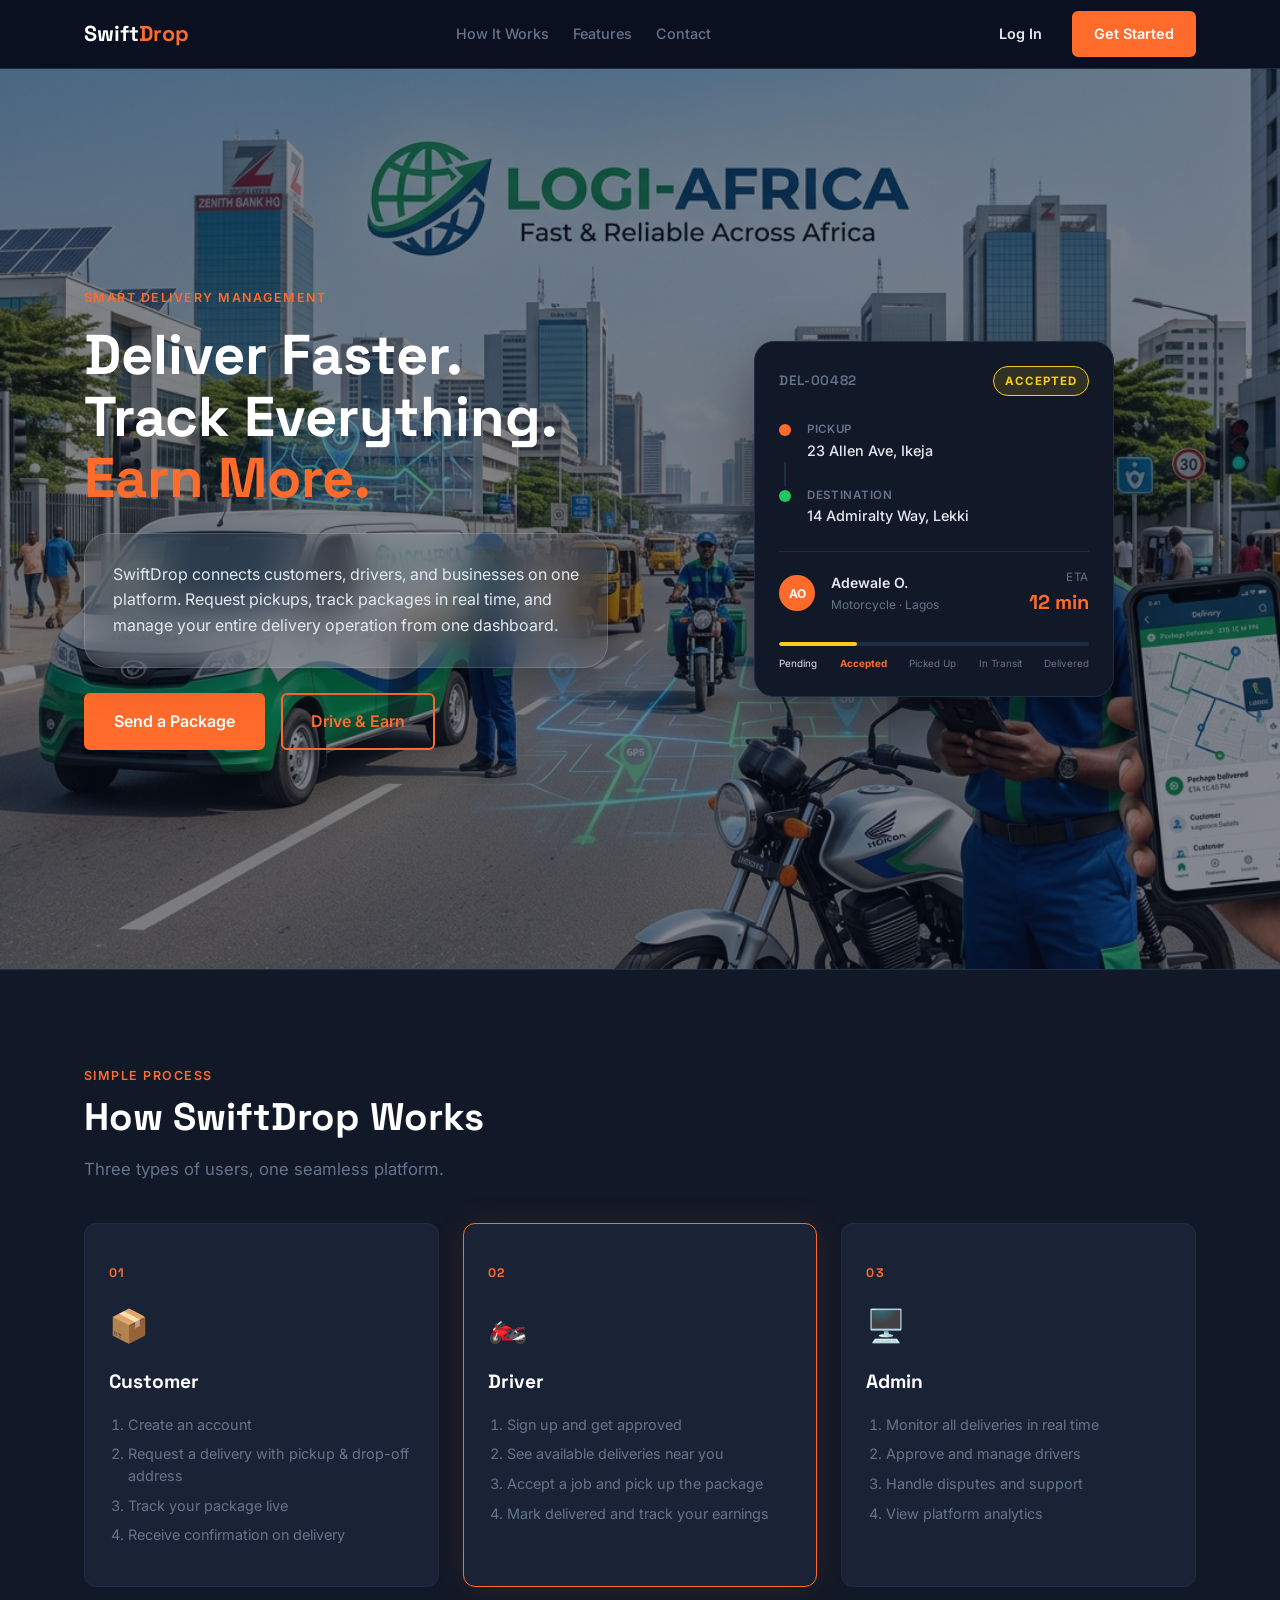
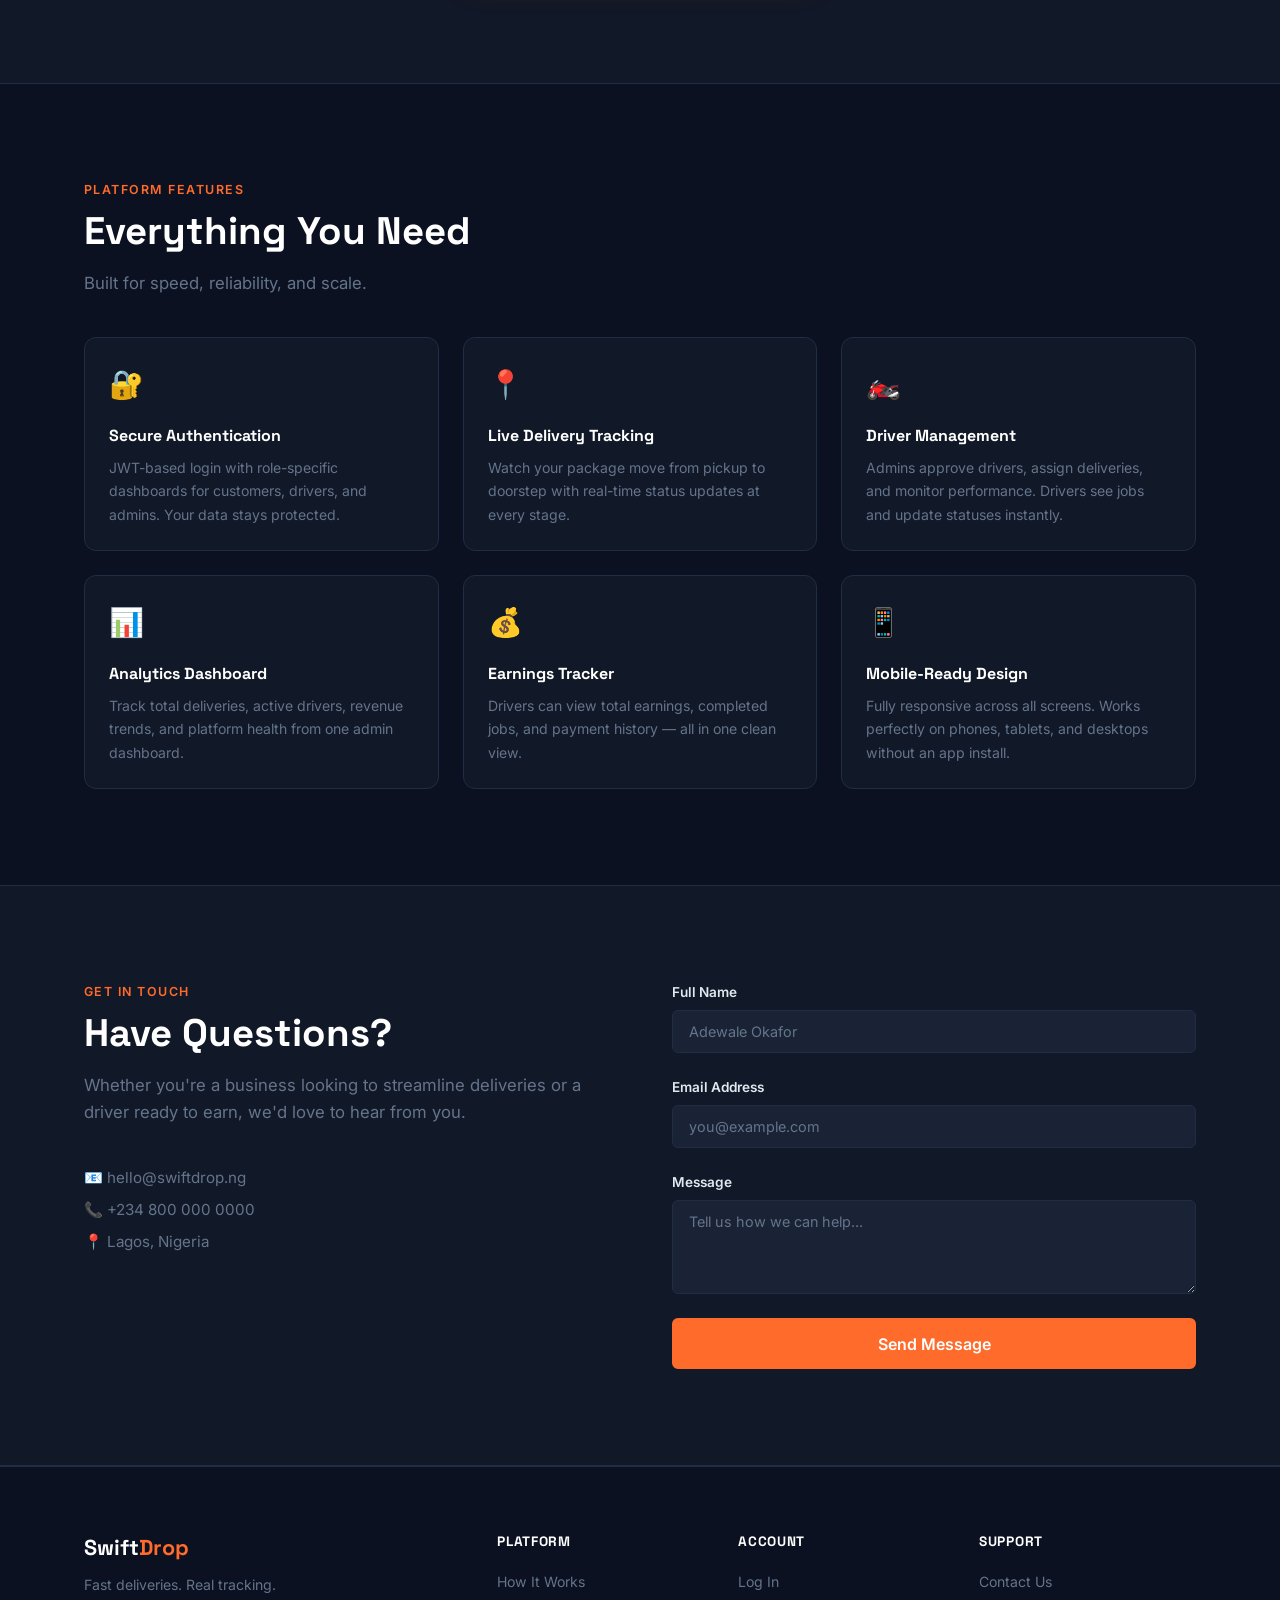
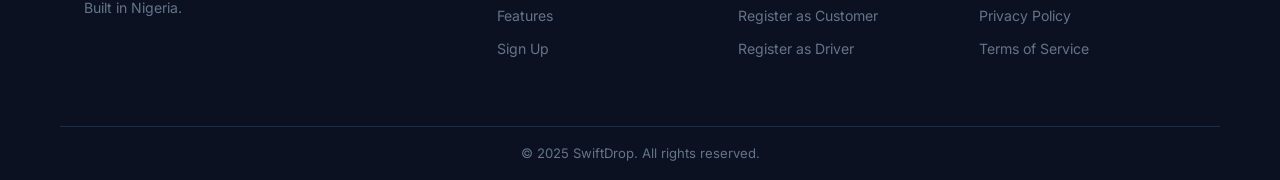
==== commit 458a0da4: "update" ====
--- a/index.html
+++ b/index.html
@@ -32,10 +32,14 @@
       </nav>
     </header>
 
-    <main style="background-image: url('asset/images/main.mp4'); background-size: cover; background-position: center; background-attachment: fixed;">
+    <main>
 
       <!-- ===================== HERO ===================== -->
-      <section id="hero" class="hero">
+      <section id="hero" class="hero" style="position:relative; min-height:100vh; display:flex; align-items:center;">
+        <video class="bg-video" autoplay muted loop playsinline style="position:absolute; inset:0; width:100%; height:100%; object-fit:cover; z-index:-1;" poster="asset/images/main.png">
+          <source src="asset/images/main.mp4" type="video/mp4">
+        </video>
+        <div style="position:absolute; inset:0; background:rgba(11, 17, 32, 0.5); z-index:-1;"></div>
         <div class="container hero__inner">
 
           <div class="hero__text">
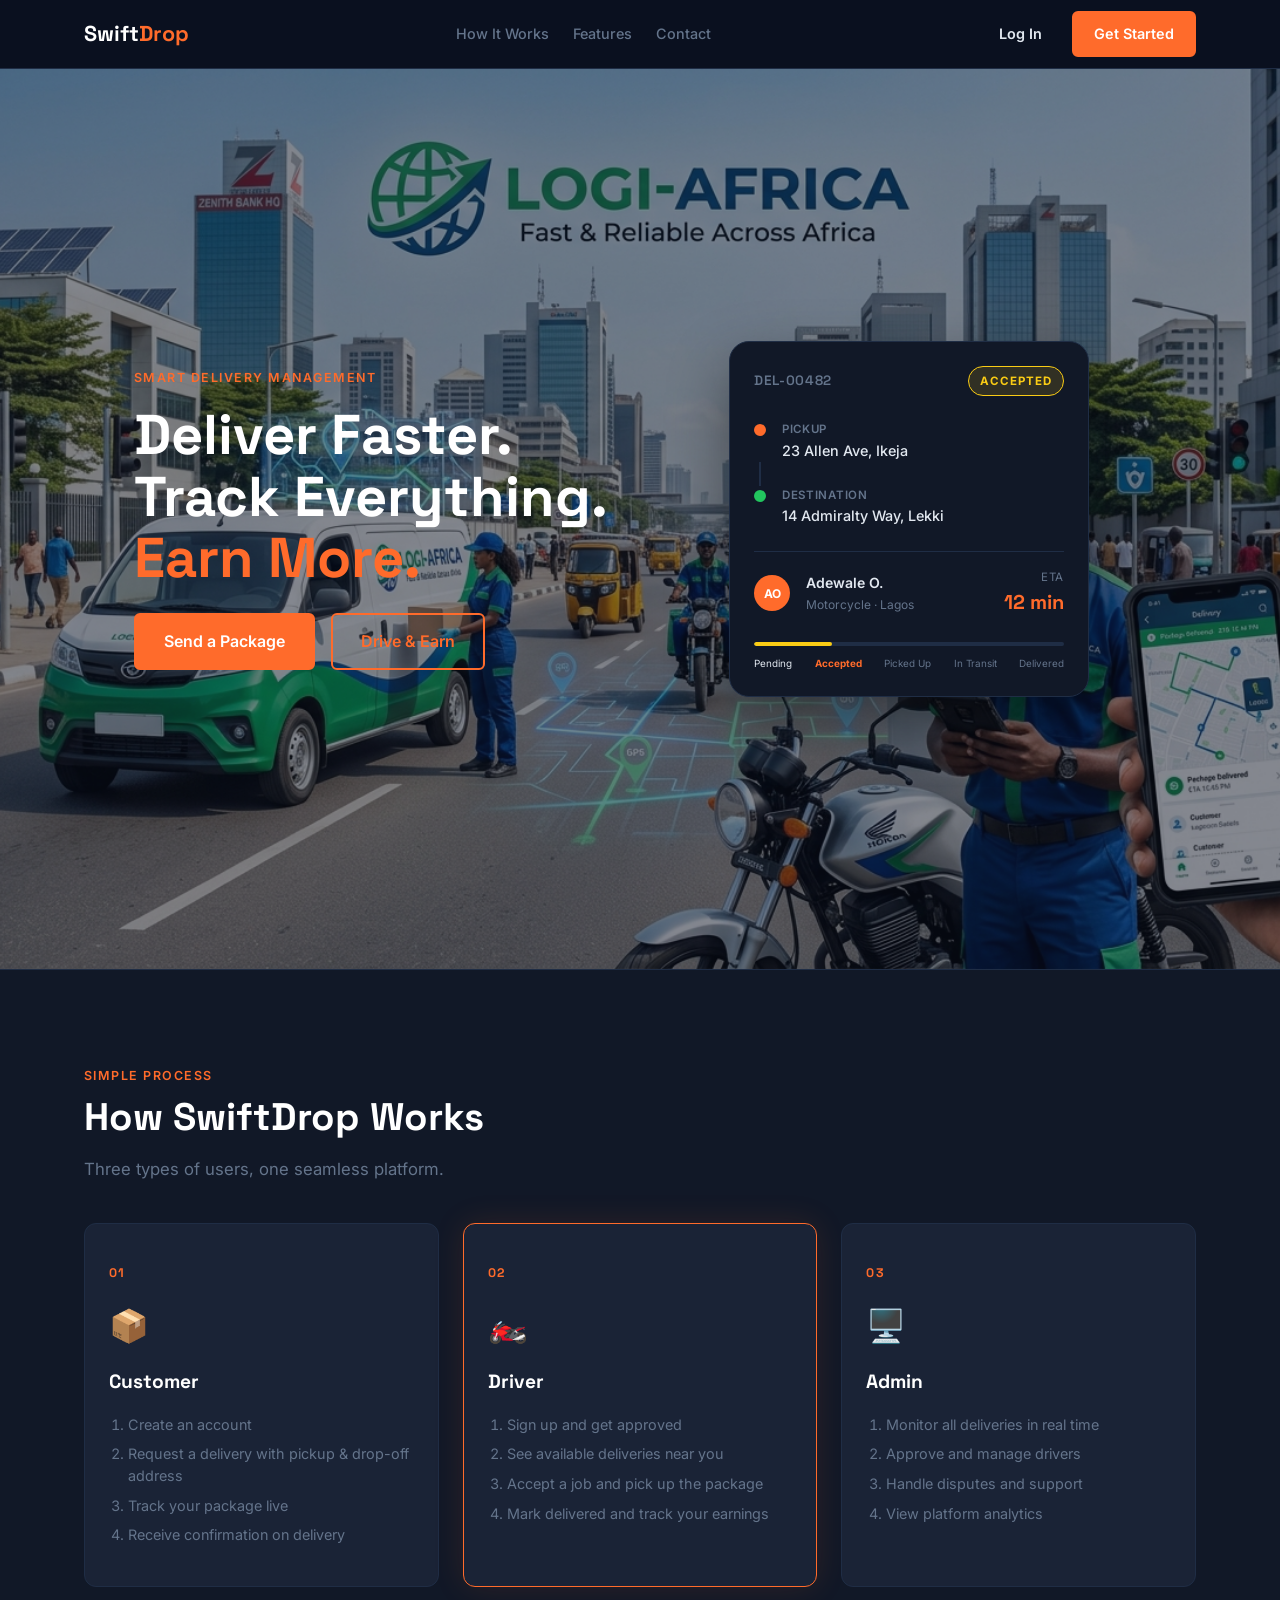
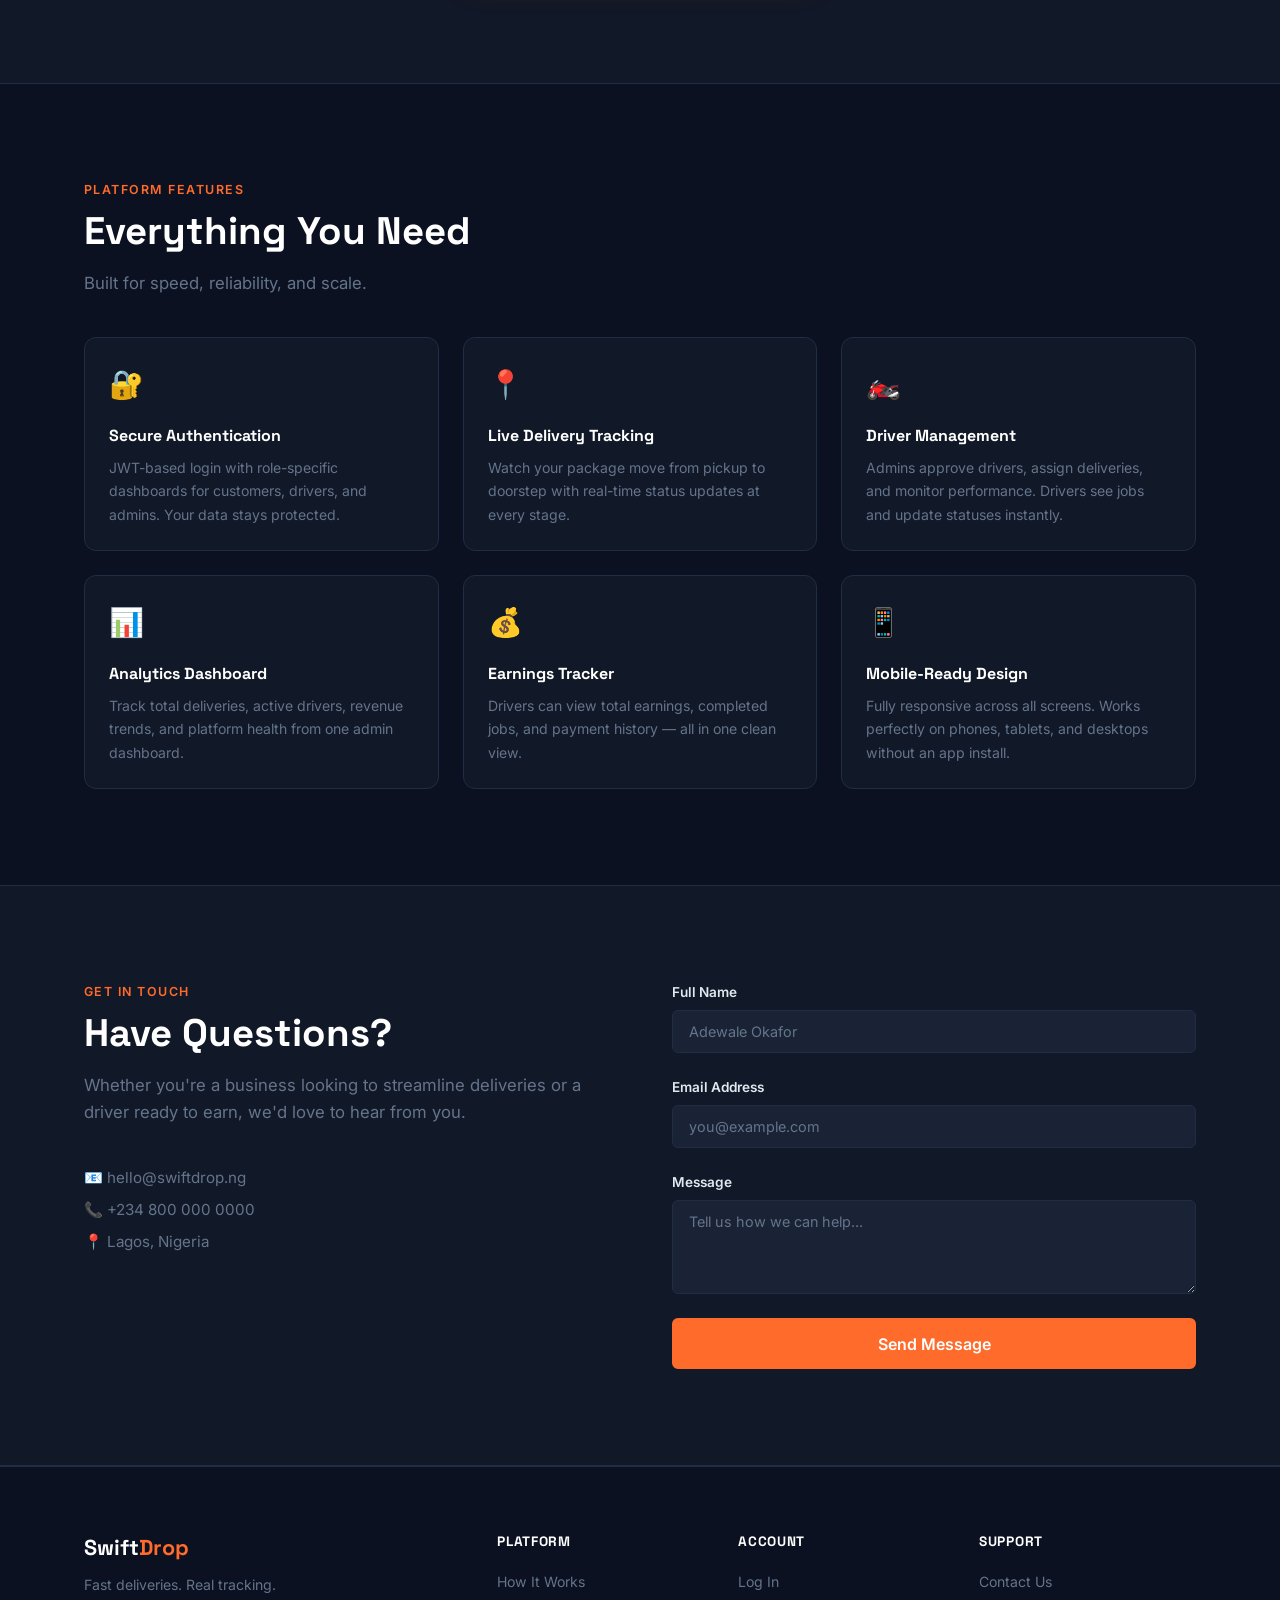
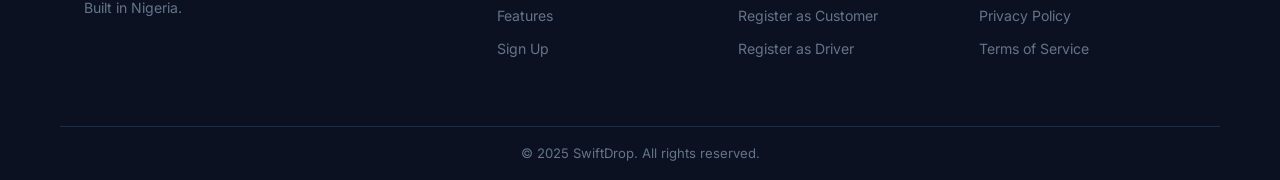
==== commit ce01cdd2: "update" ====
--- a/index.html
+++ b/index.html
@@ -34,7 +34,6 @@
 
     <main>
 
-      <!-- ===================== HERO ===================== -->
       <section id="hero" class="hero" style="position:relative; min-height:100vh; display:flex; align-items:center;">
         <video class="bg-video" autoplay muted loop playsinline style="position:absolute; inset:0; width:100%; height:100%; object-fit:cover; z-index:-1;" poster="asset/images/main.png">
           <source src="asset/images/main.mp4" type="video/mp4">
@@ -49,12 +48,7 @@
               Track Everything.<br />
               <span class="accent">Earn More.</span>
             </h1>
-            <p class="hero__subtext">
-              SwiftDrop connects customers, drivers, and businesses on one
-              platform. Request pickups, track packages in real time, and
-              manage your entire delivery operation from one dashboard.
-            </p>
-            <br>
+          
             <div class="hero__ctas">
               <a href="register.html" class="btn btn--primary btn--lg">
                 Send a Package
--- a/css/style.css
+++ b/css/style.css
@@ -230,18 +230,6 @@
   margin-bottom: var(--space-md);
 }
 
-.hero__subtext {
-  background: rgba(255, 255, 255, 0.08);
-  backdrop-filter: blur(20px);
-  -webkit-backdrop-filter: blur(20px);
-  border: 1px solid rgba(255, 255, 255, 0.15);
-  border-radius: 24px;
-  padding: 28px;
-  max-width: 600px;
-  box-shadow:0 10px 40px rgba(0, 0, 0, 0.25);
-  transition: all 0.3s ease;
-}
-
 .hero__subtext:hover {
   transform: translateY(-5px);
   background: rgba(255, 255, 255, 0.12);
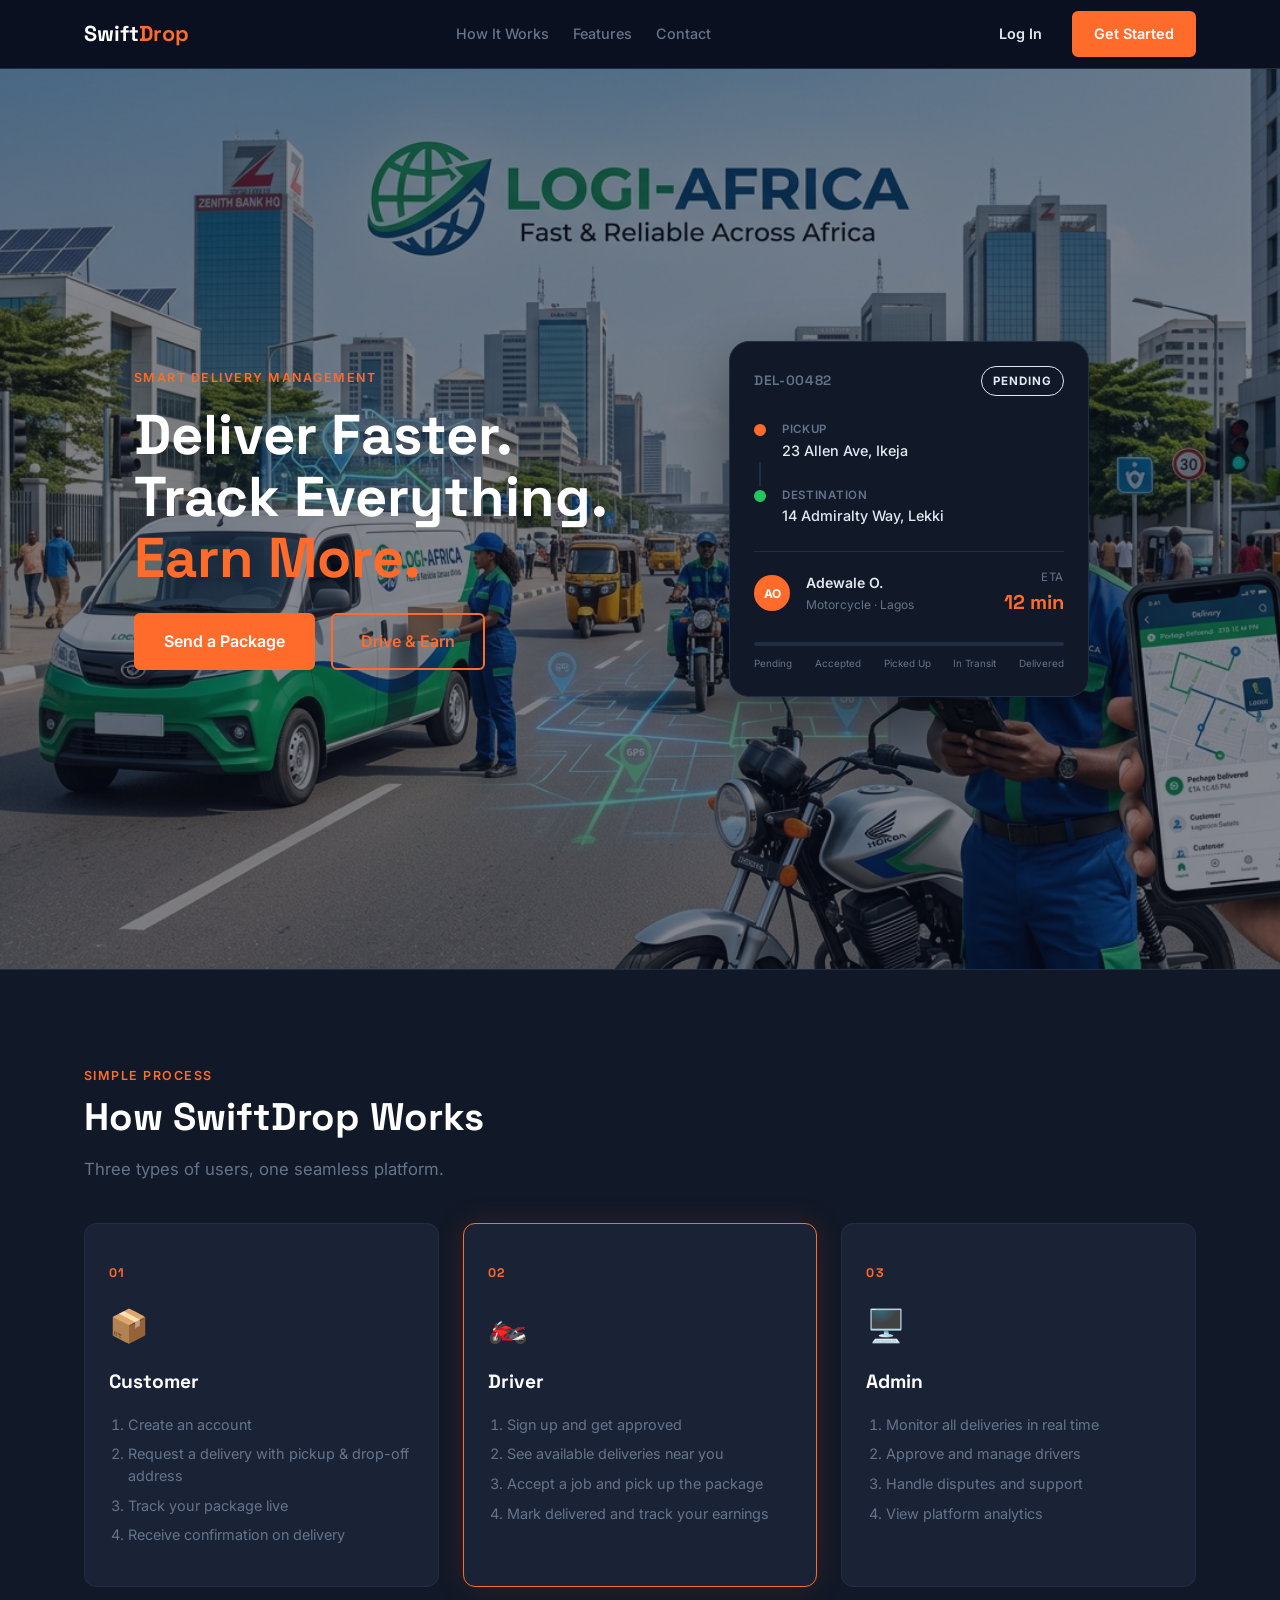
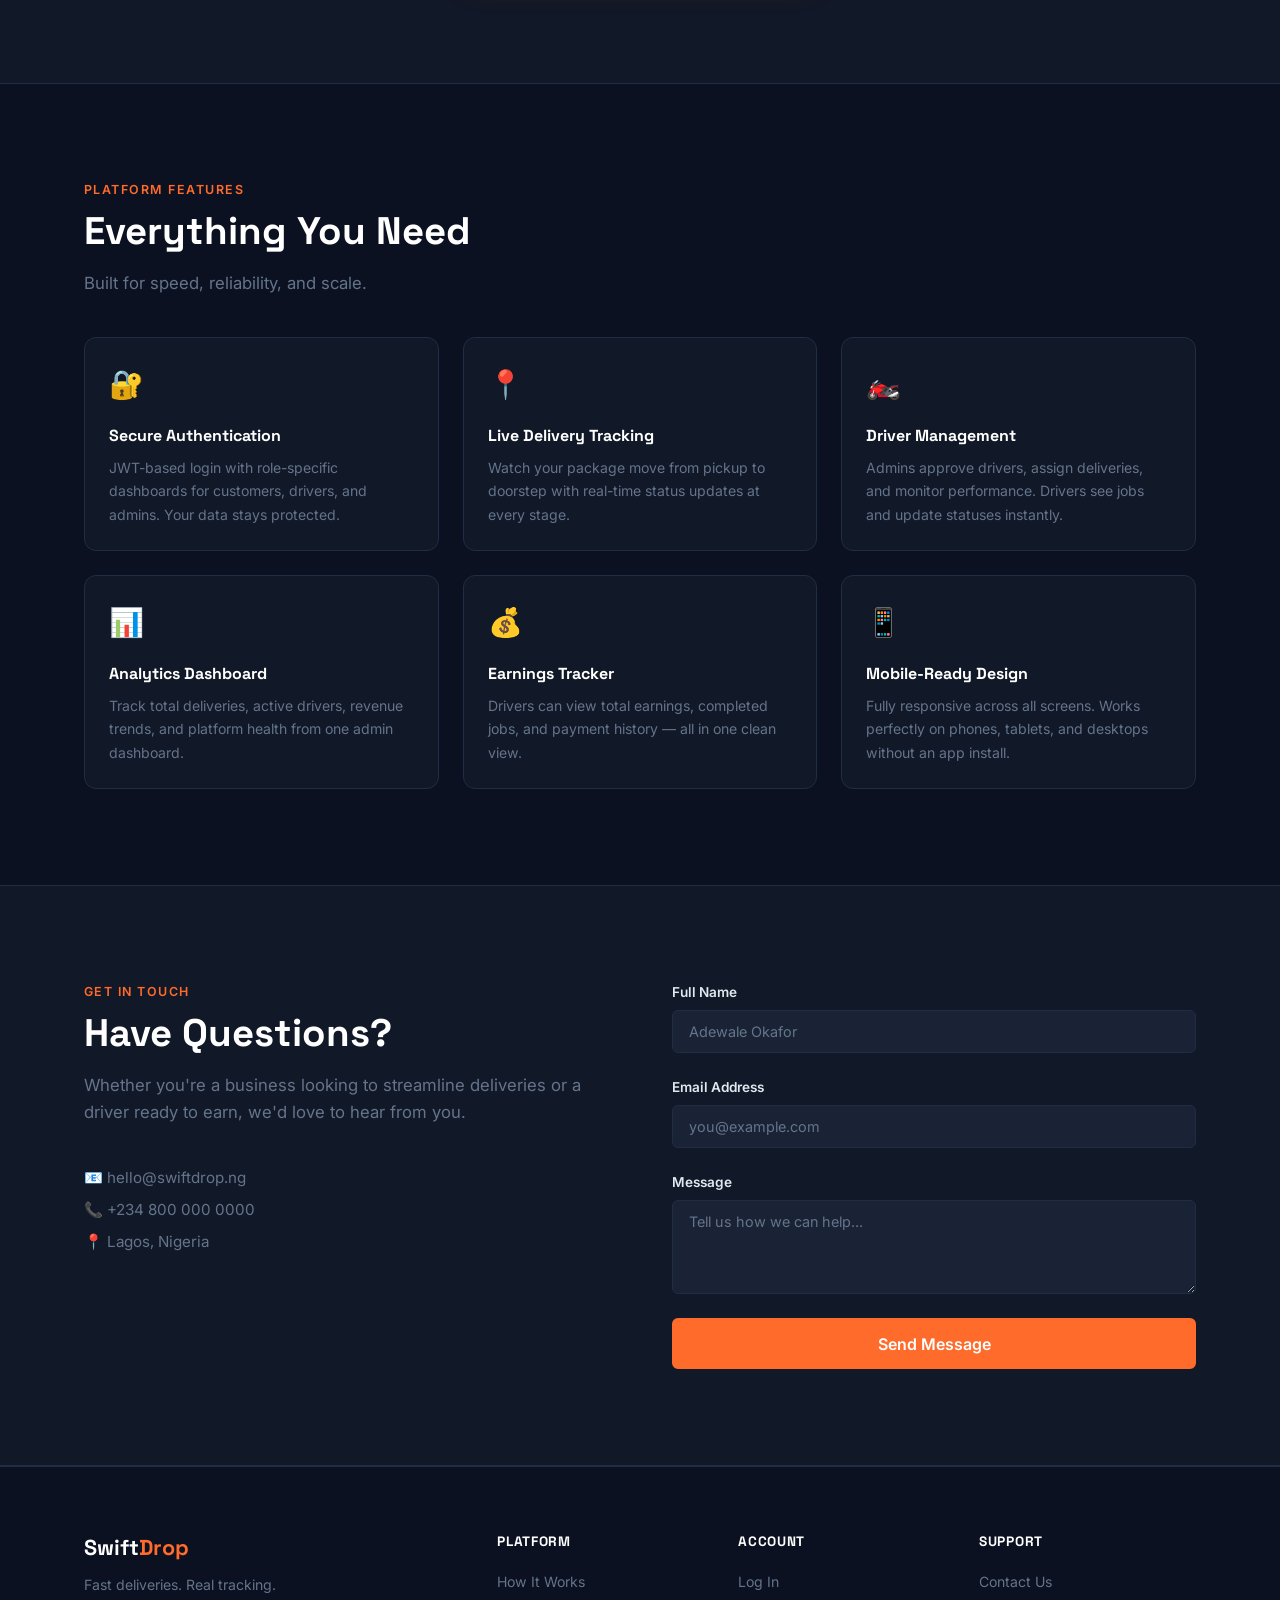
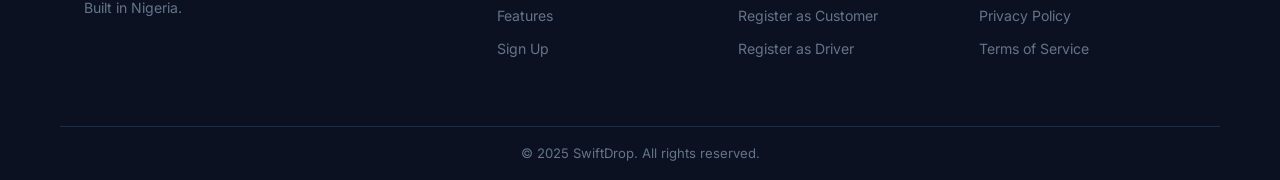
==== commit ec37dd72: "update" ====
--- a/index.html
+++ b/index.html
@@ -332,6 +332,6 @@
       </div>
     </footer>
 
-    <script src="js/app.js"></script>
+    <script src="js/landing.js"></script>
   </body>
 </html>
--- a/css/style.css
+++ b/css/style.css
@@ -230,11 +230,6 @@
   margin-bottom: var(--space-md);
 }
 
-.hero__subtext:hover {
-  transform: translateY(-5px);
-  background: rgba(255, 255, 255, 0.12);
-  box-shadow:0 15px 50px rgba(0, 0, 0, 0.35);
-}
 HTML
 
 .hero__ctas {
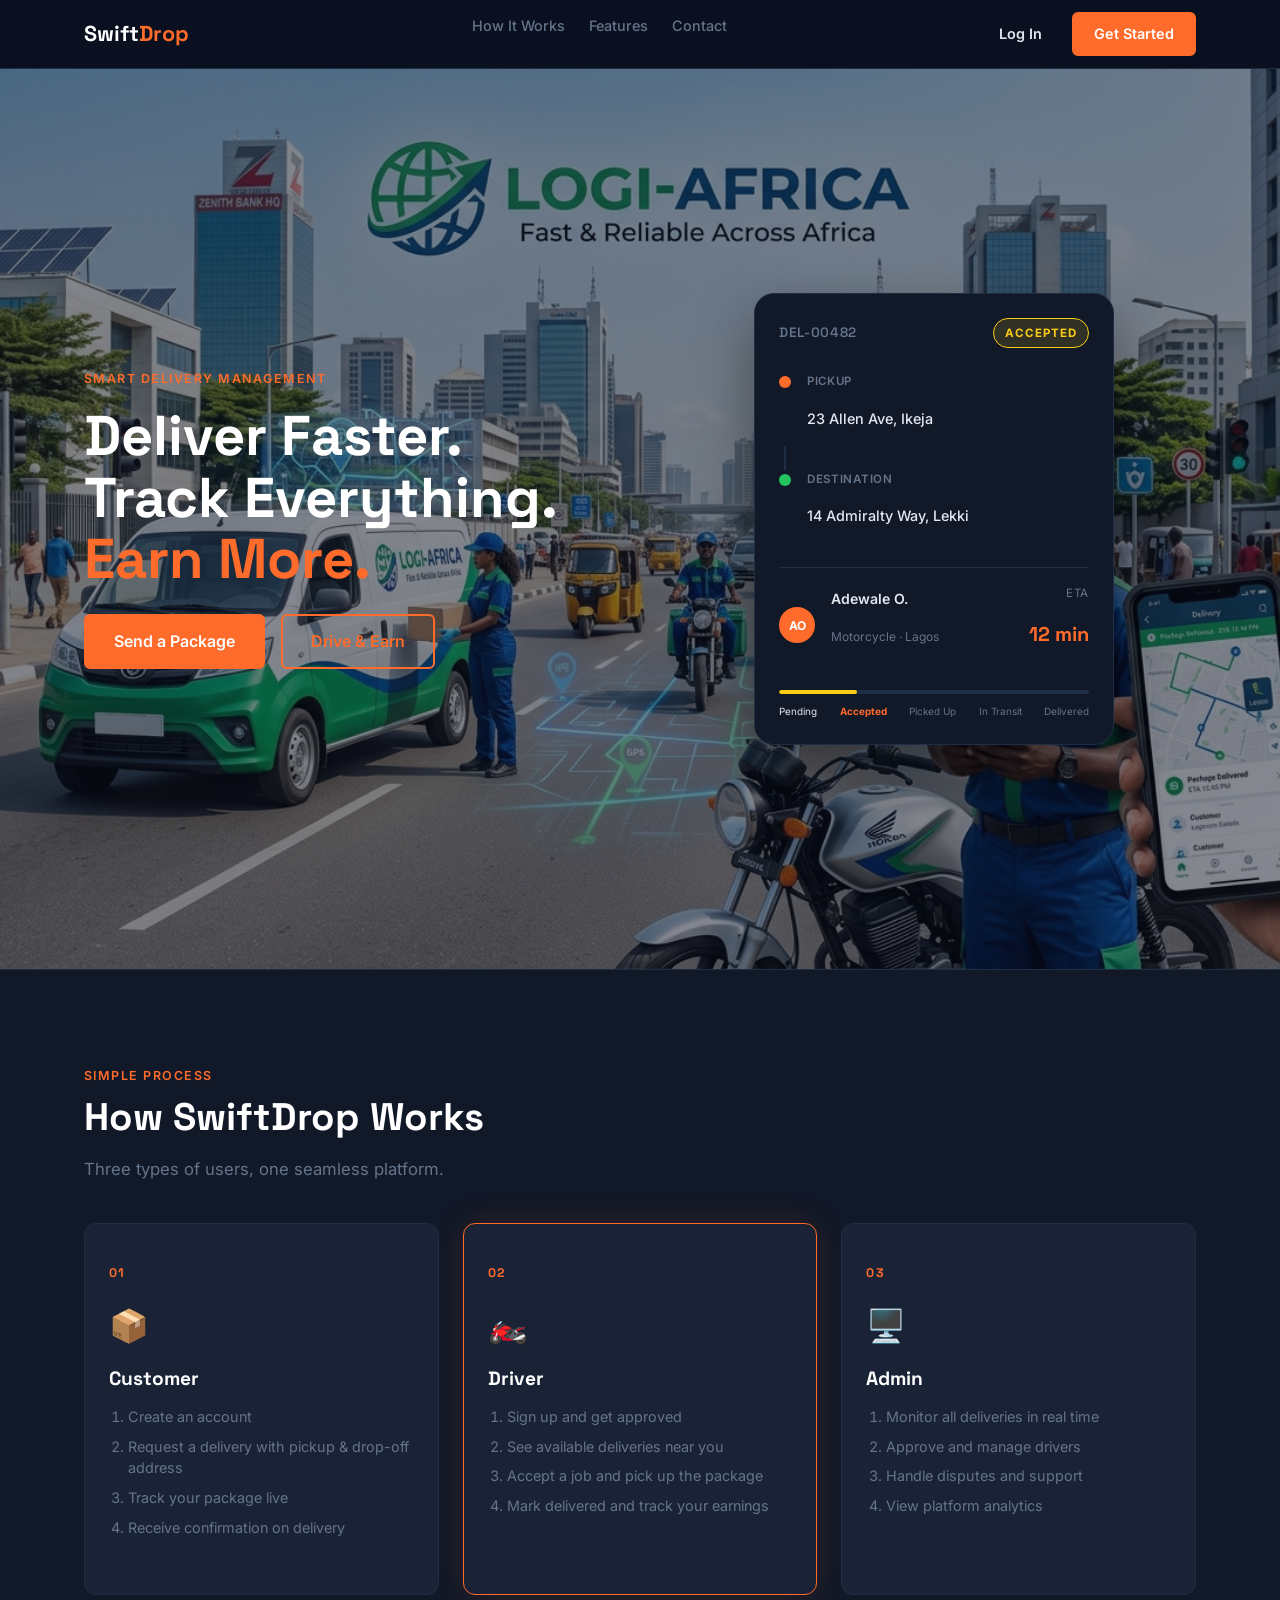
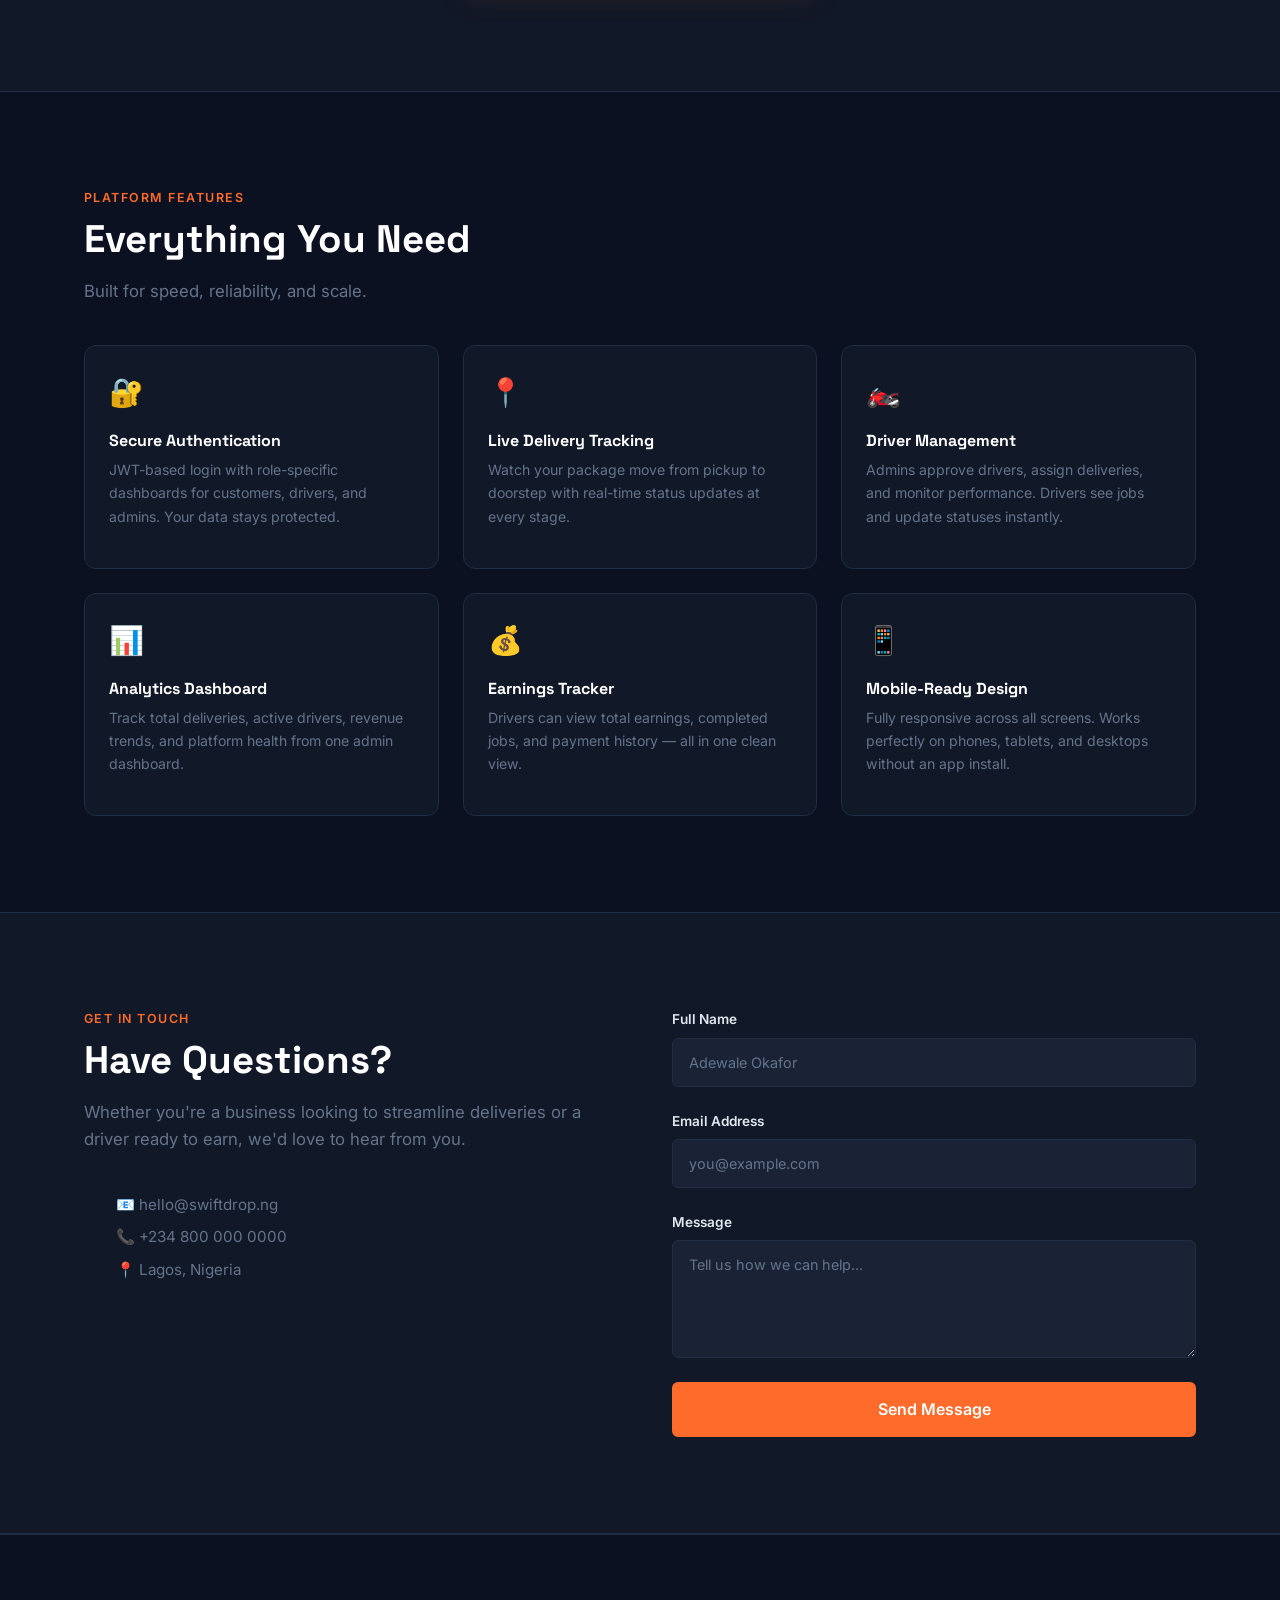
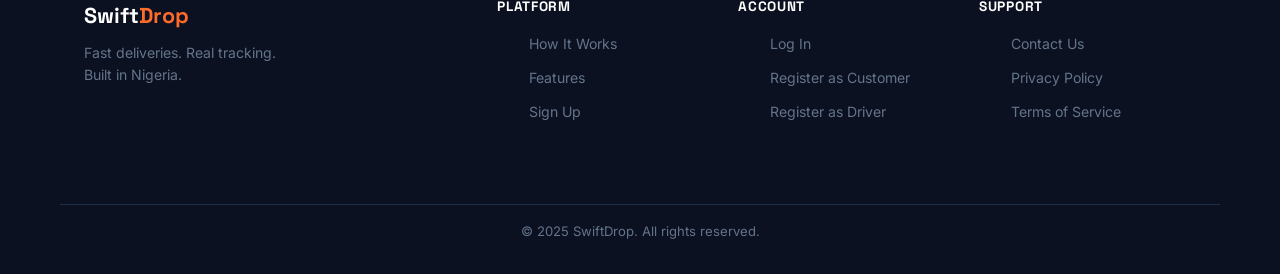
==== commit 85a99614: "Initial commit" ====
--- a/index.html
+++ b/index.html
@@ -10,6 +10,7 @@
       href="https://fonts.googleapis.com/css2?family=Space+Grotesk:wght@400;600;700&family=Inter:wght@400;500;600&display=swap"
       rel="stylesheet"
     />
+    <link href="https://cdn.jsdelivr.net/npm/bootstrap@5.3.3/dist/css/bootstrap.min.css" rel="stylesheet" />
     <link rel="stylesheet" href="css/style.css" />
   </head>
   <body>
@@ -332,6 +333,7 @@
       </div>
     </footer>
 
+    <script src="https://cdn.jsdelivr.net/npm/bootstrap@5.3.3/dist/js/bootstrap.bundle.min.js"></script>
     <script src="js/landing.js"></script>
   </body>
 </html>
